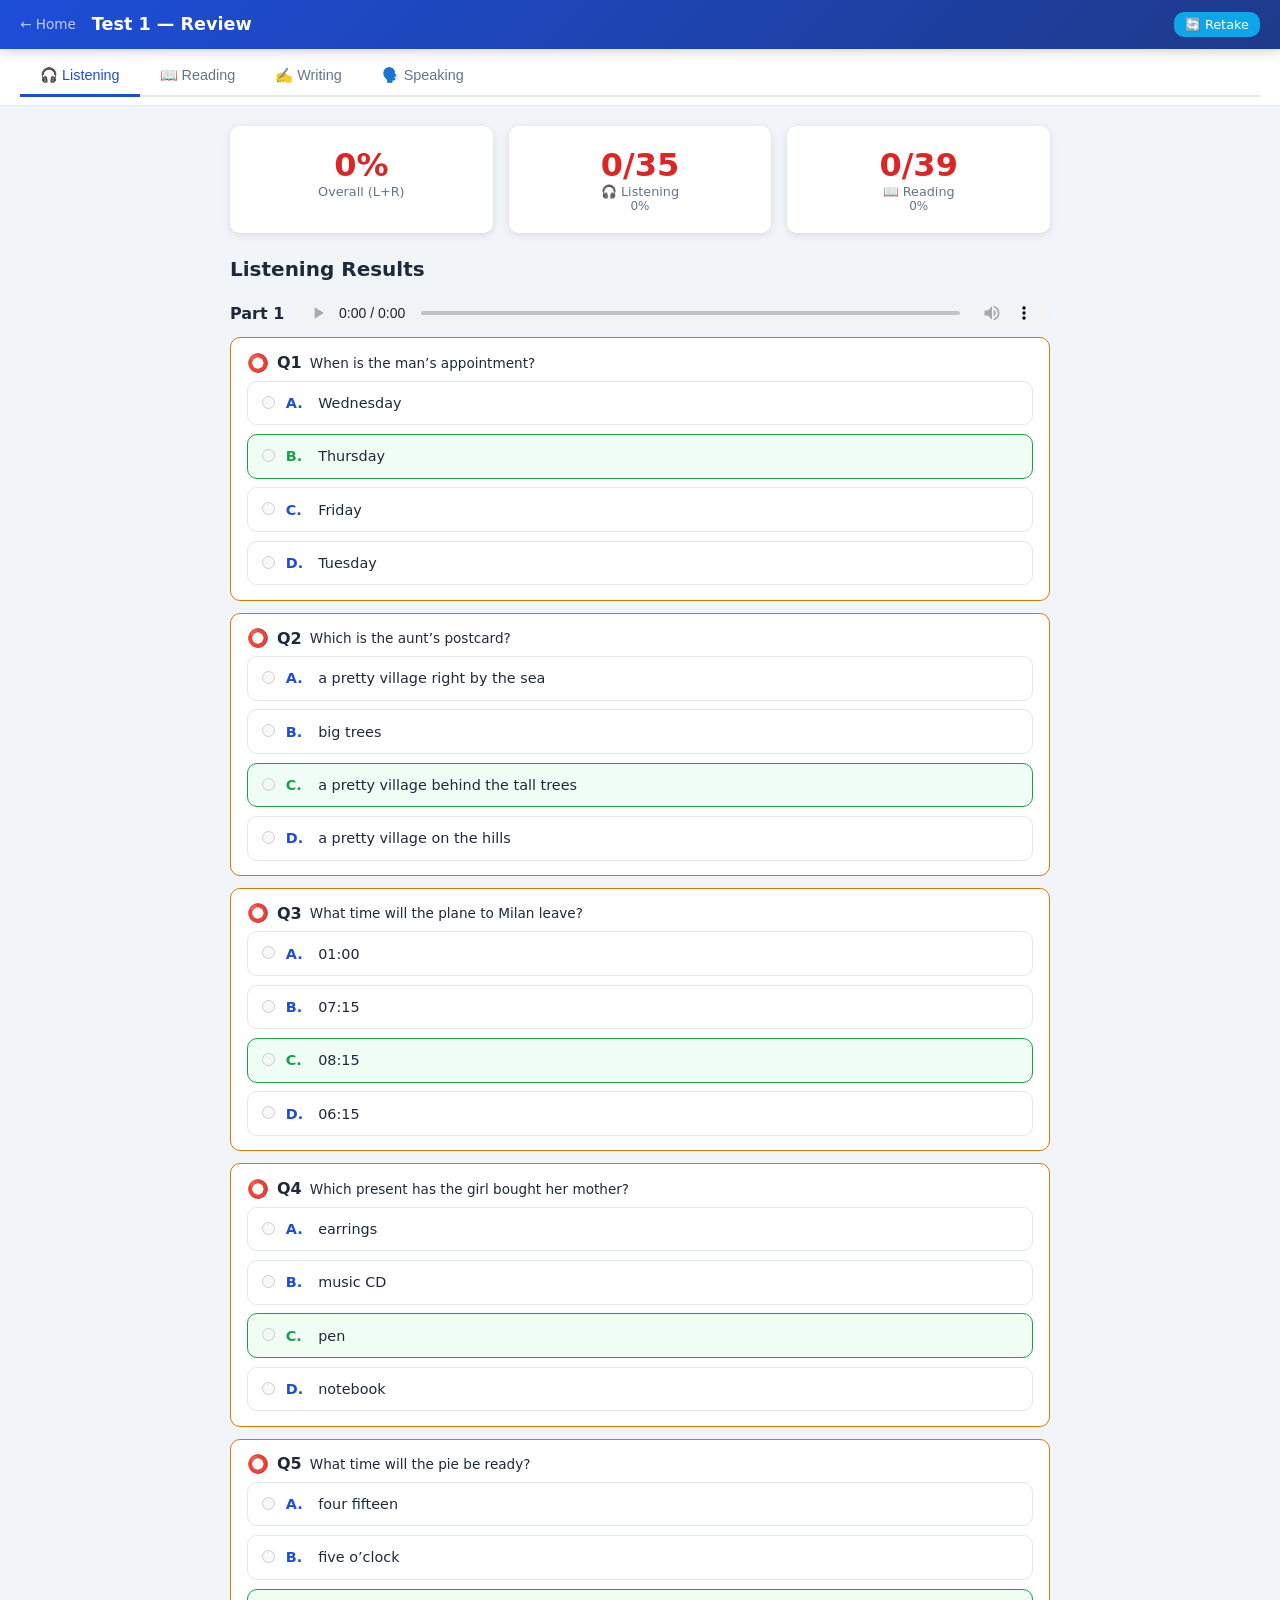
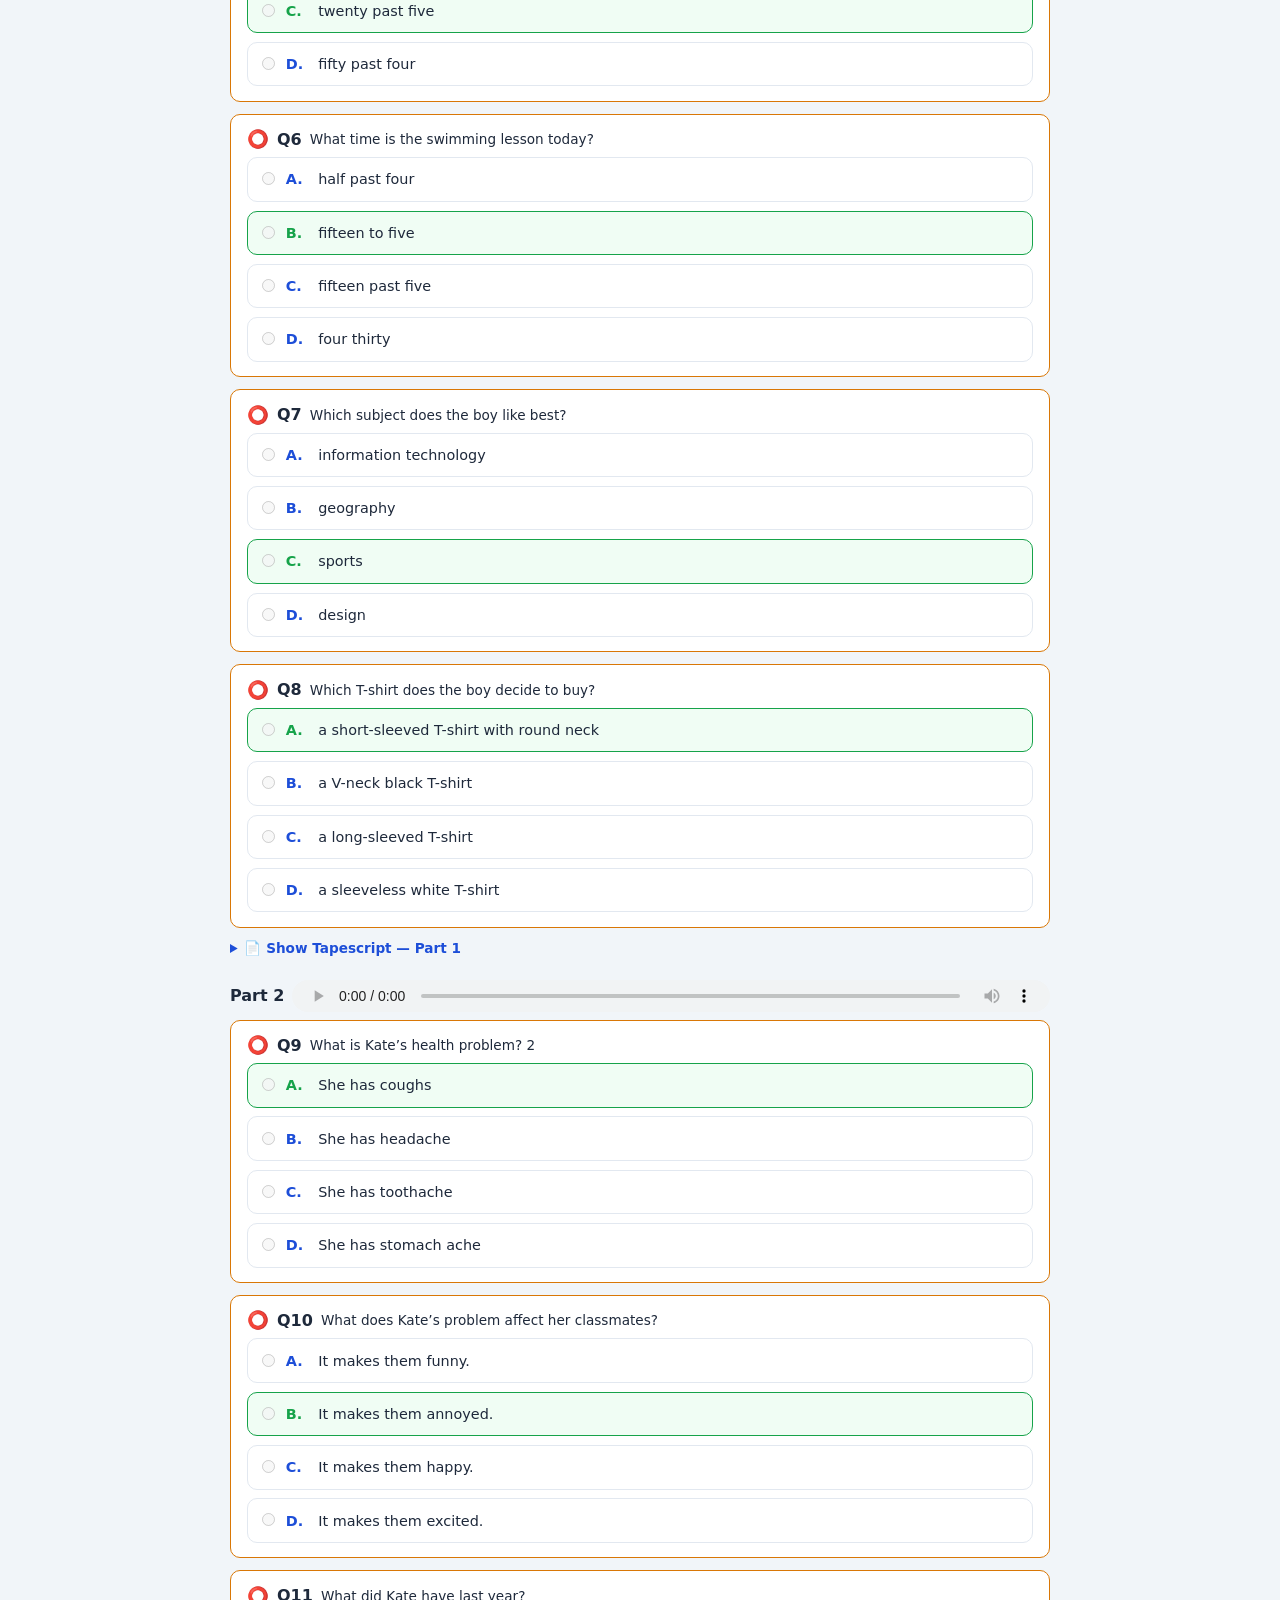
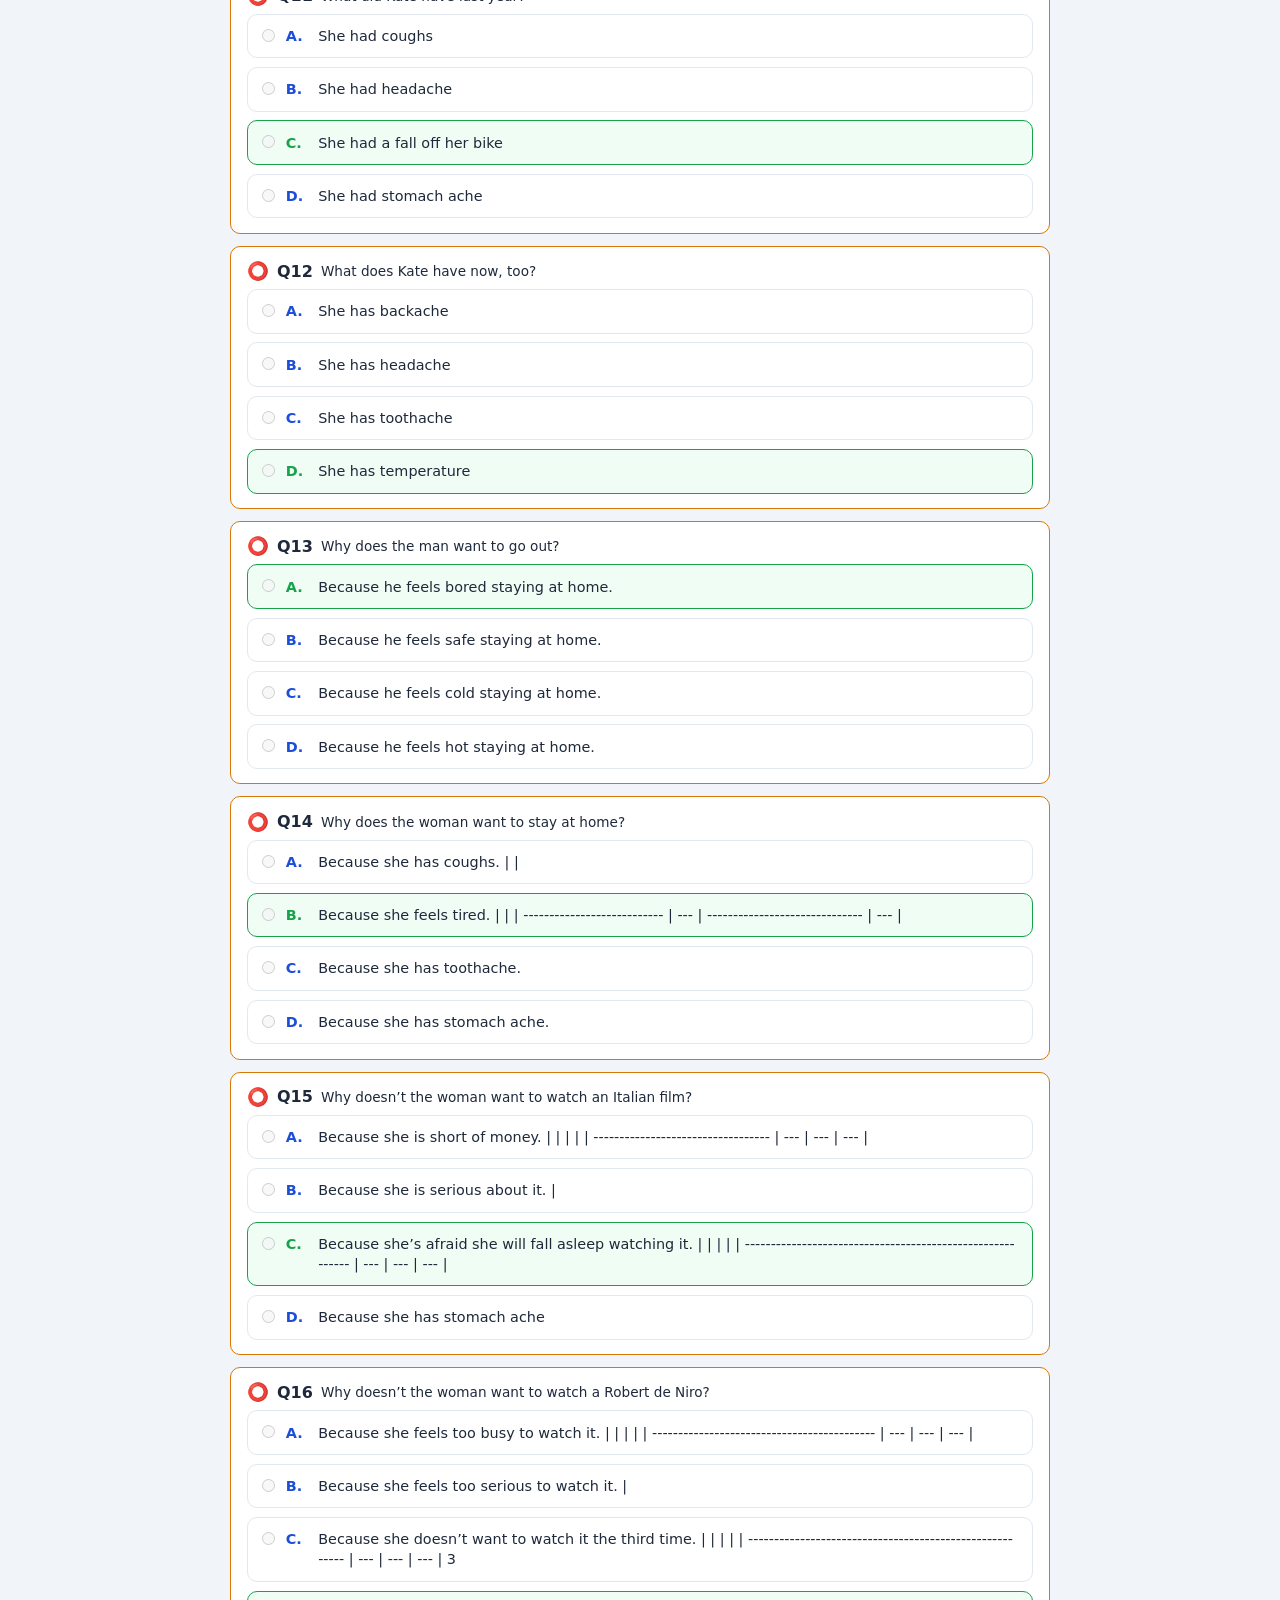
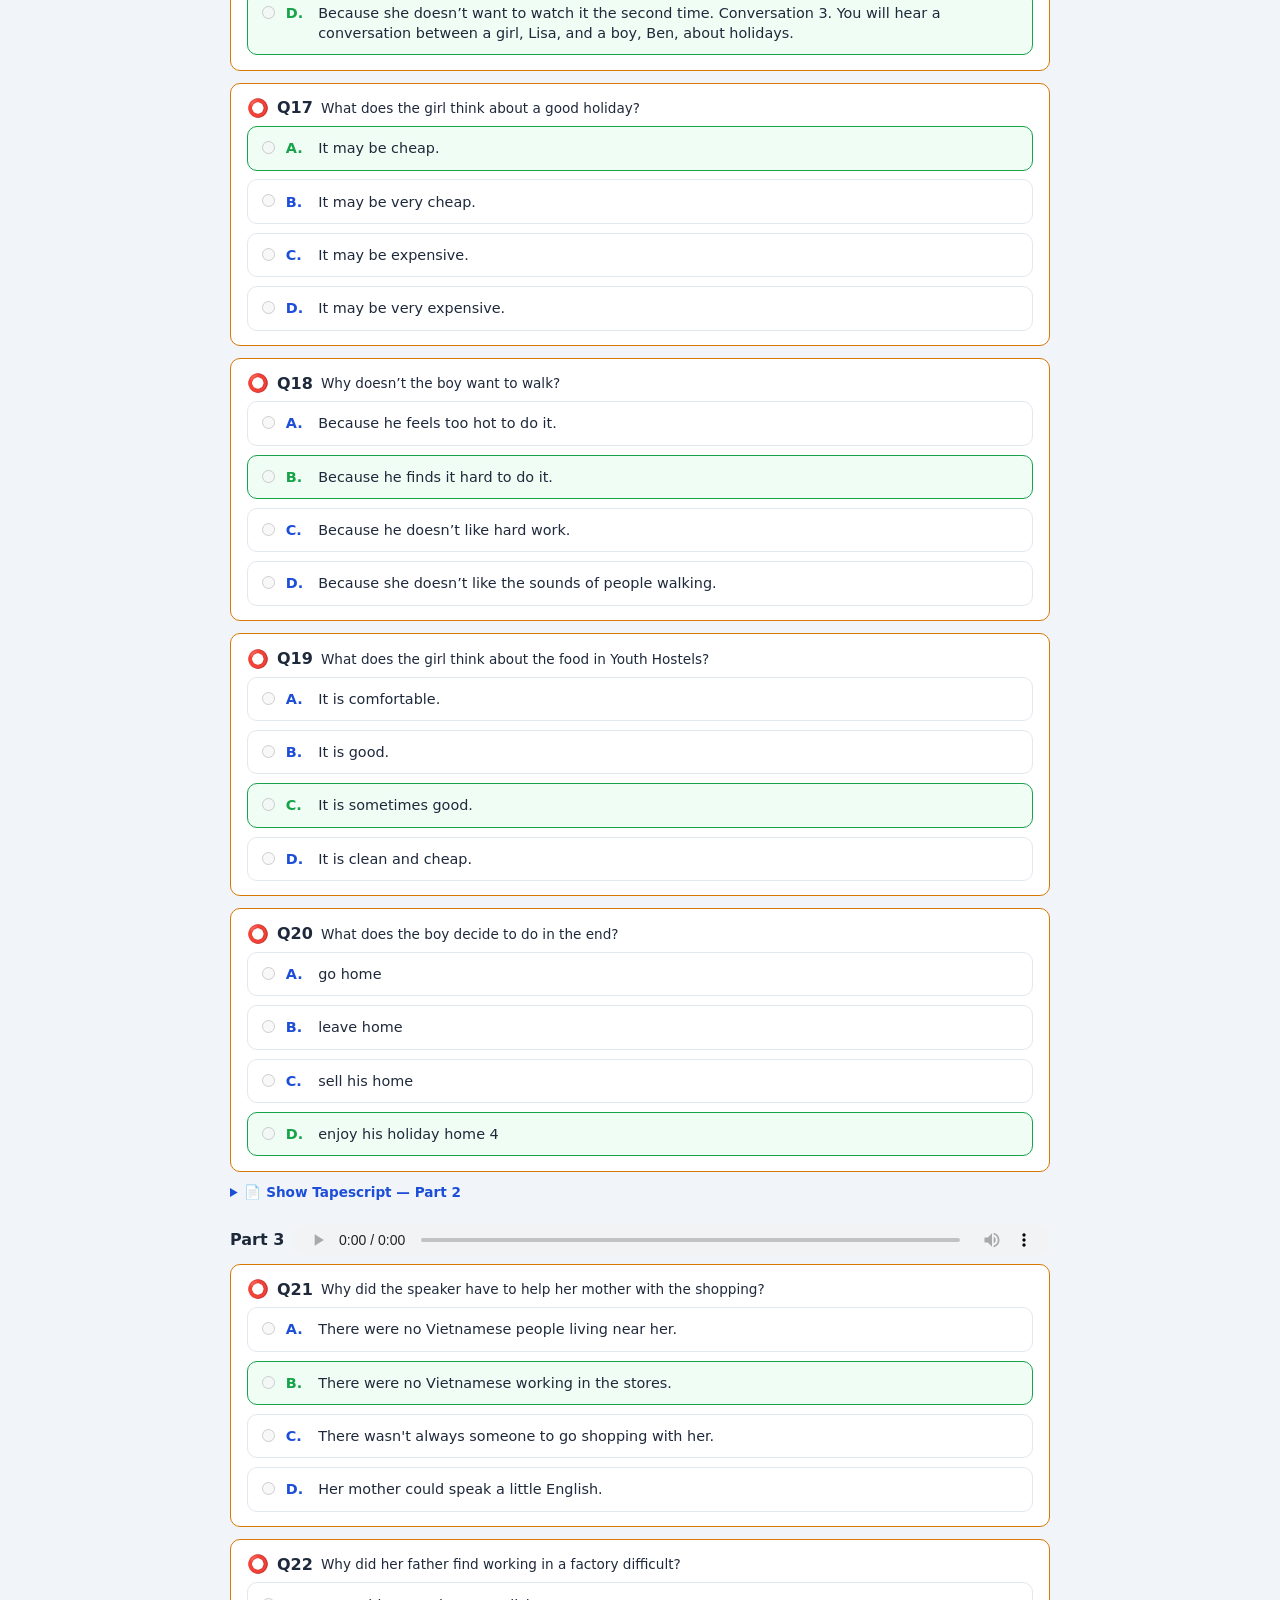
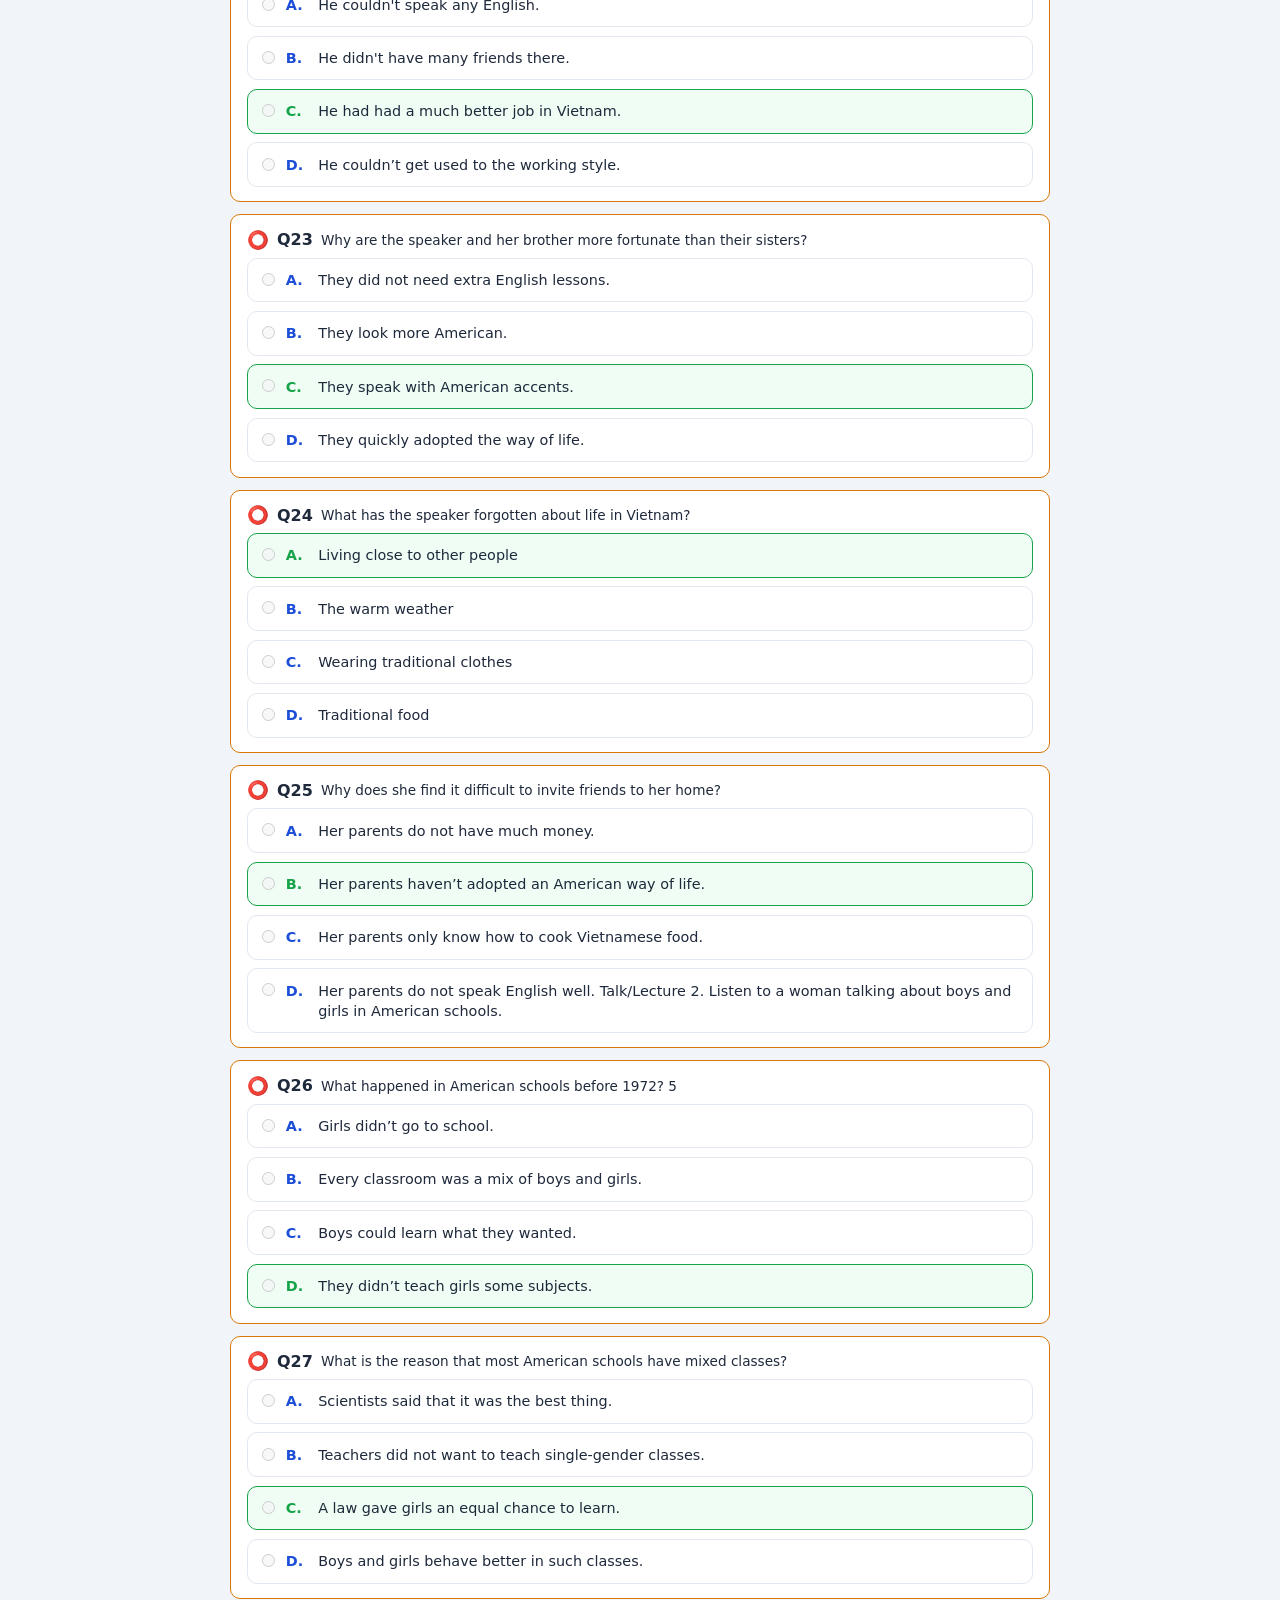
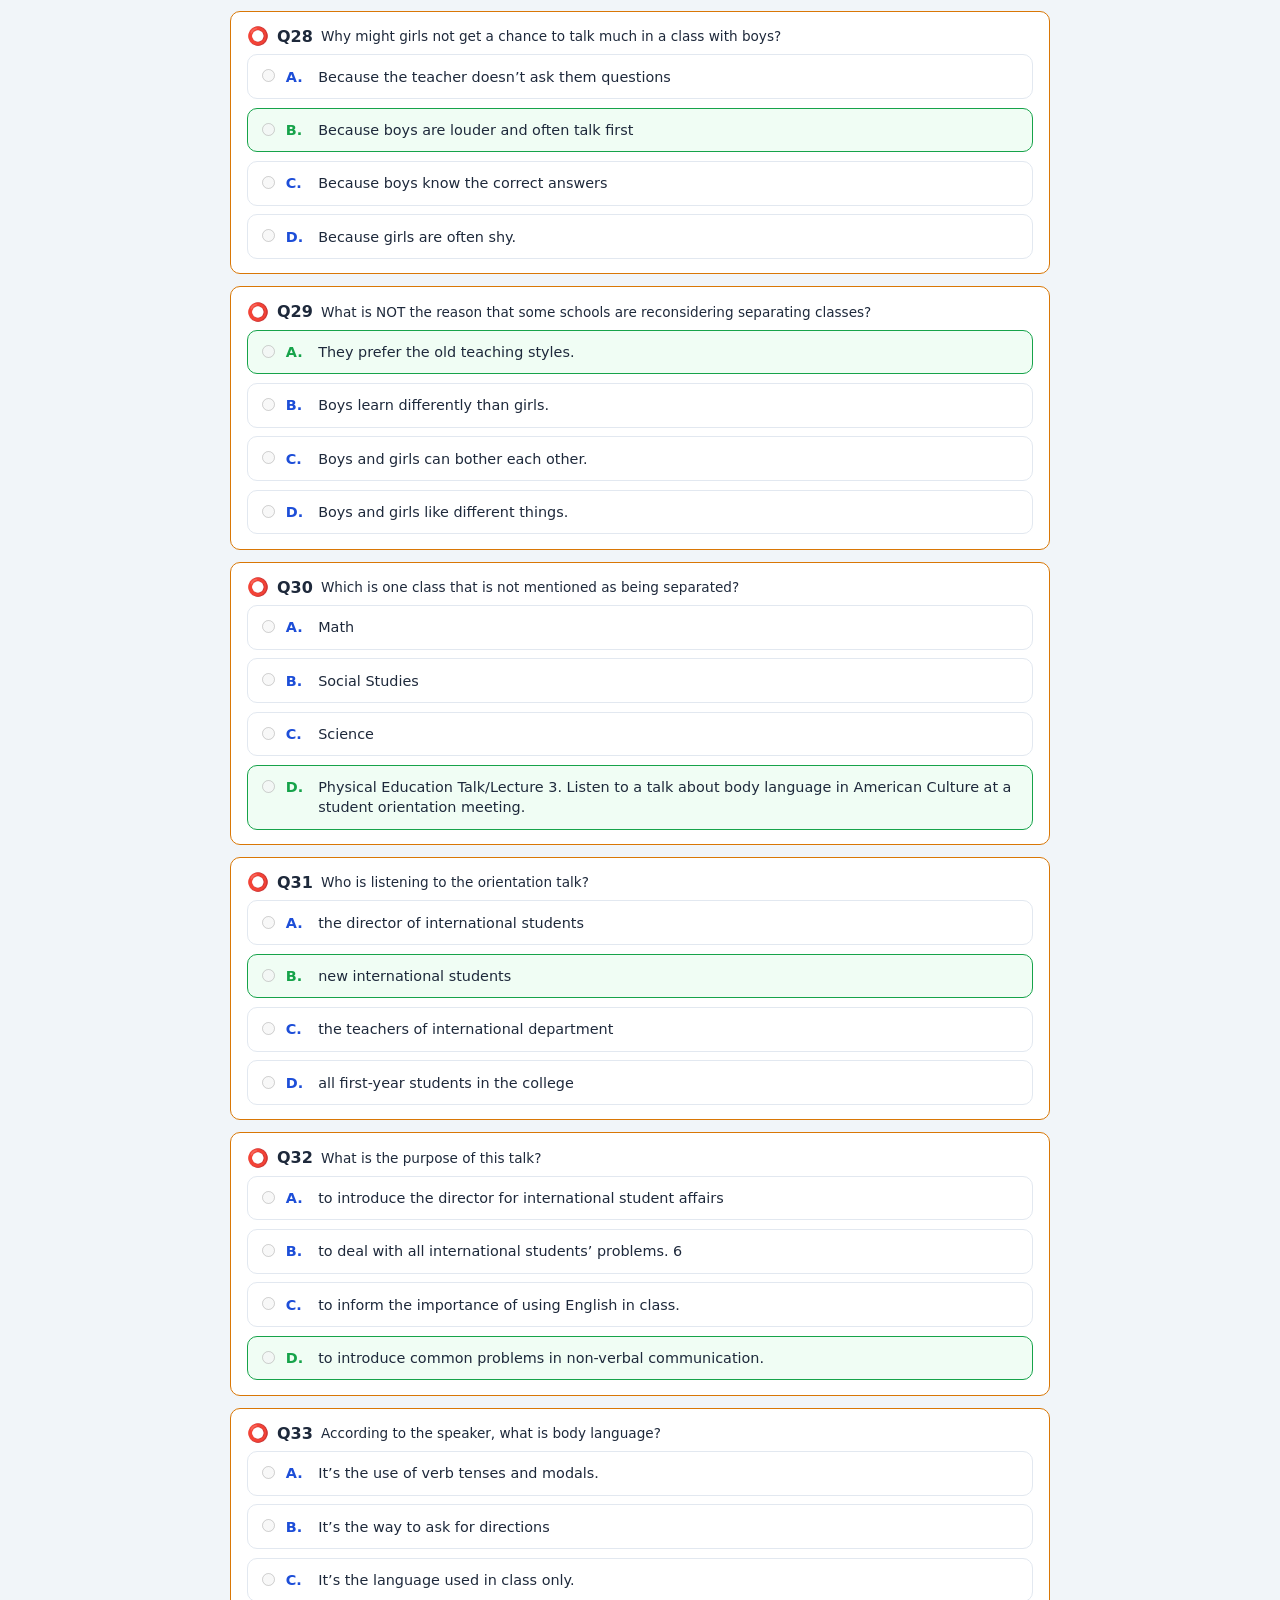
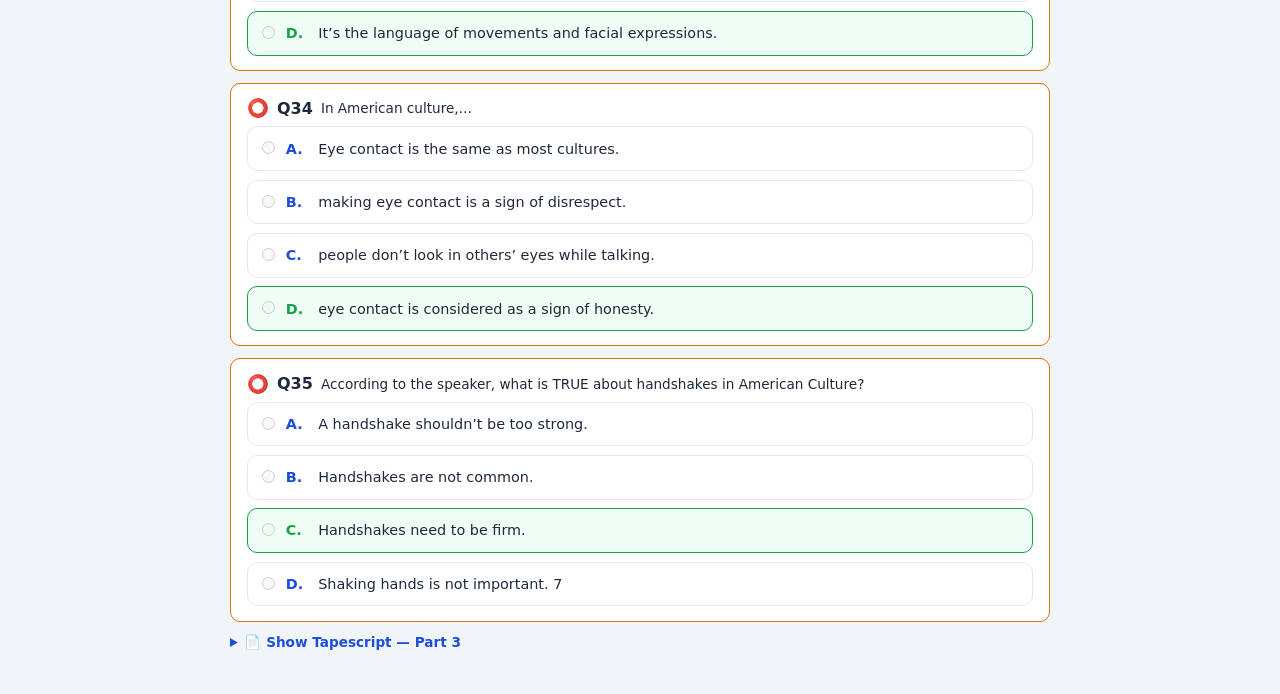
==== app/review.html @ 125d3a66 "Rebuild as VSTEP Study App with full content from all source files - New study sections: Speaking Te" ====
<!DOCTYPE html>
<html lang="en">
<head>
  <meta charset="UTF-8">
  <meta name="viewport" content="width=device-width, initial-scale=1.0">
  <title>VSTEP Review</title>
  <link rel="stylesheet" href="style.css">
  <style>
    .review-wrap { max-width: 860px; margin: 0 auto; padding: 1.25rem; }
    .section-panel { display:none; } .section-panel.active { display:block; }
    .q-review {
      border: 1.5px solid var(--border); border-radius: var(--radius);
      padding: .9rem 1rem; margin-bottom: .75rem; background: var(--card);
    }
    .q-review.correct { border-color: var(--success); }
    .q-review.wrong   { border-color: var(--danger);  }
    .q-review.skipped { border-color: var(--warning);  }
    .q-header { display:flex; align-items:center; gap:.5rem; margin-bottom:.5rem; flex-wrap:wrap; }
    .q-result-icon { font-size:1.1rem; }
    .sample-level-tabs { display:flex; gap:.35rem; margin-bottom:.75rem; flex-wrap:wrap; }
    .level-tab { padding:.3rem .8rem; border-radius:6px; border:1.5px solid var(--border); cursor:pointer; font-size:.82rem; font-weight:600; background:var(--card); }
    .level-tab.active { background:var(--primary); color:#fff; border-color:var(--primary); }
    .level-content { display:none; } .level-content.active { display:block; }
    .ts-panel { background:#f8fafc; border:1px solid var(--border); border-radius:var(--radius); padding:1rem; margin-top:.75rem; font-size:.875rem; line-height:1.7; }
    .speaking-part { background: var(--card); border-radius: var(--radius); padding: 1rem; margin-bottom: 1rem; box-shadow: var(--shadow); }
  </style>
</head>
<body>

<header class="app-header">
  <a href="index.html" style="color:rgba(255,255,255,.7);font-size:.85rem">← Home</a>
  <h1 id="review-title">Test Review</h1>
  <div class="spacer"></div>
  <a id="retake-btn" href="#" class="btn btn-accent btn-sm">🔄 Retake</a>
</header>

<!-- Study Tab nav -->
<div style="background:var(--card); border-bottom:1px solid var(--border); padding:.5rem 1.25rem;">
  <div class="study-tabs" id="review-tabs">
    <button class="study-tab active" data-panel="listening">🎧 Listening</button>
    <button class="study-tab" data-panel="reading">📖 Reading</button>
    <button class="study-tab" data-panel="writing">✍️ Writing</button>
    <button class="study-tab" data-panel="speaking">🗣️ Speaking</button>
  </div>
</div>

<div class="review-wrap">

  <!-- Score summary -->
  <div class="score-grid" id="score-grid"></div>

  <!-- LISTENING -->
  <div id="panel-listening" class="section-panel active">
    <h2 class="mb-2">Listening Results</h2>
    <div id="listen-parts"></div>
  </div>

  <!-- READING -->
  <div id="panel-reading" class="section-panel">
    <h2 class="mb-2">Reading Results</h2>
    <div id="read-passages"></div>
  </div>

  <!-- WRITING -->
  <div id="panel-writing" class="section-panel">
    <h2 class="mb-2">Writing Review</h2>
    <div id="writing-review"></div>
  </div>

  <!-- SPEAKING -->
  <div id="panel-speaking" class="section-panel">
    <h2 class="mb-2">Speaking Model Answers</h2>
    <div id="speaking-review"></div>
  </div>

</div>

<script src="data/tests.js"></script>
<script src="data/answers.js"></script>
<script src="data/tapescripts.js"></script>
<script src="data/writing_samples.js"></script>
<script src="app.js"></script>
<script>
const testNum   = APP.getTestNum();
const test      = TESTS[testNum];
const userAns   = APP.getAnswers(testNum);
const keyAns    = ANSWERS[testNum] || {};
const score     = APP.calcScore(testNum, userAns);

document.getElementById('review-title').textContent = `Test ${testNum} — Review`;
document.getElementById('retake-btn').href = `test.html?test=${testNum}`;

// ── Tabs ──────────────────────────────────────────────────────────────────
document.getElementById('review-tabs').addEventListener('click', e => {
  const tab = e.target.closest('.study-tab');
  if (!tab) return;
  const panel = tab.dataset.panel;
  document.querySelectorAll('.study-tab').forEach(t => t.classList.toggle('active', t === tab));
  document.querySelectorAll('.section-panel').forEach(p =>
    p.classList.toggle('active', p.id === `panel-${panel}`)
  );
});

// ── Score Grid ────────────────────────────────────────────────────────────
function buildScoreGrid() {
  let html = '';
  const sections = { listening: '🎧 Listening', reading: '📖 Reading' };
  for (const [sec, label] of Object.entries(sections)) {
    if (!score[sec]) { html += `<div class="score-card"><div class="score-num text-muted">—</div><div class="score-label">${label}</div></div>`; continue; }
    const { correct, total } = score[sec];
    const cls = APP.scoreClass(correct, total);
    html += `
      <div class="score-card ${cls}">
        <div class="score-num">${correct}/${total}</div>
        <div class="score-label">${label}</div>
        <div style="font-size:.75rem;color:var(--muted)">${Math.round(correct/total*100)}%</div>
      </div>`;
  }
  // Overall approximate
  const totalC = (score.listening?.correct||0) + (score.reading?.correct||0);
  const totalT = (score.listening?.total||0)   + (score.reading?.total||0);
  if (totalT > 0) {
    const cls = APP.scoreClass(totalC, totalT);
    html = `<div class="score-card ${cls}"><div class="score-num">${Math.round(totalC/totalT*100)}%</div><div class="score-label">Overall (L+R)</div></div>` + html;
  }
  document.getElementById('score-grid').innerHTML = html;
}

// ── Listening Review ──────────────────────────────────────────────────────
function buildListeningReview() {
  if (!test.listening) {
    document.getElementById('listen-parts').innerHTML = '<p class="text-muted">No listening section.</p>';
    return;
  }
  let html = '';
  test.listening.parts.forEach(part => {
    const partNum = part.part;
    const ts = TAPESCRIPTS[testNum]?.[`part${partNum}`] || '';
    html += `<div style="margin-bottom:1.5rem">
      <h3 style="margin-bottom:.5rem;display:flex;align-items:center;gap:.5rem">
        Part ${partNum}
        ${test.hasAudio ? `<audio controls style="height:32px;flex:1;min-width:0" src="${APP.audioSrc(testNum, partNum)}"></audio>` : ''}
      </h3>`;

    part.questions.forEach(q => {
      const userA   = userAns.listening?.[q.id];
      const correctA = String(keyAns.listening?.[q.id] || '');
      const status  = !userA ? 'skipped' : userA === correctA ? 'correct' : 'wrong';
      const icon    = status === 'correct' ? '✅' : status === 'wrong' ? '❌' : '⭕';
      html += `
        <div class="q-review ${status}">
          <div class="q-header">
            <span class="q-result-icon">${icon}</span>
            <strong>Q${q.id}</strong>
            <span style="font-size:.85rem;flex:1">${q.text}</span>
          </div>
          <div class="options">${APP.renderOptions(q, userA, true, correctA)}</div>
        </div>`;
    });

    if (ts) {
      html += `<details style="margin-top:.5rem">
        <summary style="cursor:pointer;font-size:.85rem;color:var(--primary);font-weight:600">📄 Show Tapescript — Part ${partNum}</summary>
        <div class="ts-panel">${ts.replace(/\*\*(.+?)\*\*/g,'<strong>$1</strong>').replace(/\n/g,'<br>')}</div>
      </details>`;
    }
    html += '</div>';
  });
  document.getElementById('listen-parts').innerHTML = html;
}

// ── Reading Review ────────────────────────────────────────────────────────
function buildReadingReview() {
  if (!test.reading) {
    document.getElementById('read-passages').innerHTML = '<p class="text-muted">No reading section.</p>';
    return;
  }
  let html = '';
  test.reading.passages.forEach(passage => {
    html += `<details open style="margin-bottom:1rem">
      <summary style="cursor:pointer;font-weight:600;padding:.5rem 0">Passage ${passage.id} — Questions</summary>
      <div class="ts-panel mb-2" style="max-height:250px;overflow-y:auto">${passage.text.replace(/\n/g,'<br>')}</div>`;

    passage.questions.forEach(q => {
      const userA    = userAns.reading?.[q.id];
      const correctA = String(keyAns.reading?.[q.id] || '');
      const status   = !userA ? 'skipped' : userA === correctA ? 'correct' : 'wrong';
      const icon     = status === 'correct' ? '✅' : status === 'wrong' ? '❌' : '⭕';
      html += `
        <div class="q-review ${status}">
          <div class="q-header">
            <span class="q-result-icon">${icon}</span>
            <strong>Q${q.id}</strong>
            <span style="font-size:.85rem;flex:1">${q.text}</span>
          </div>
          <div class="options">${APP.renderOptions(q, userA, true, correctA)}</div>
        </div>`;
    });
    html += '</details>';
  });
  document.getElementById('read-passages').innerHTML = html;
}

// ── Writing Review ────────────────────────────────────────────────────────
function buildWritingReview() {
  const w = test.writing;
  const samples = WRITING_SAMPLES[testNum] || {};
  let html = '';

  if (!w) { document.getElementById('writing-review').innerHTML = '<p class="text-muted">No writing section.</p>'; return; }

  for (const [key, task] of Object.entries(w)) {
    const taskNum  = key.replace('task', '');
    const userText = userAns.writing?.[key] || '';
    const taskSamples = samples[key] || {};
    const bullets  = task.bullets?.map(b => `<li>${b}</li>`).join('') || '';

    html += `<div style="margin-bottom:2rem">
      <h3 style="margin-bottom:.75rem">Task ${taskNum}</h3>
      <div class="task-prompt">
        <p style="font-size:.9rem;line-height:1.65">${task.prompt}</p>
        ${bullets ? `<ul>${bullets}</ul>` : ''}
      </div>

      ${userText ? `
      <div style="margin:1rem 0">
        <h3 style="margin-bottom:.4rem">📝 Your Answer <span style="font-weight:400;font-size:.8rem;color:var(--muted)">(${APP.countWords(userText)} words)</span></h3>
        <div class="sample-essay">${userText.replace(/\n/g,'<br>')}</div>
      </div>` : '<p class="text-muted mt-1 mb-1">No answer submitted.</p>'}

      ${Object.keys(taskSamples).length ? `
      <h3 style="margin-bottom:.5rem">📚 Sample Answers</h3>
      <div class="sample-level-tabs">
        ${Object.keys(taskSamples).map((lv,i) =>
          `<button class="level-tab ${i===0?'active':''}" onclick="showLevel(this,'lv-${key}','lv-${key}-${lv}')">${lv}</button>`
        ).join('')}
      </div>
      ${Object.entries(taskSamples).map(([lv, text], i) =>
        `<div id="lv-${key}-${lv}" class="level-content ${i===0?'active':''}">
          <div class="sample-essay">${text}</div>
        </div>`
      ).join('')}` : ''}
    </div>`;
  }

  document.getElementById('writing-review').innerHTML = html;
}

function showLevel(btn, groupPrefix, activeId) {
  const parent = btn.closest('[style]') || btn.parentElement.parentElement;
  parent.querySelectorAll('.level-tab').forEach(t => t.classList.toggle('active', t === btn));
  parent.querySelectorAll('.level-content').forEach(c =>
    c.classList.toggle('active', c.id === activeId)
  );
}

// ── Speaking Review ───────────────────────────────────────────────────────
function buildSpeakingReview() {
  const sp = test.speaking;
  if (!sp) { document.getElementById('speaking-review').innerHTML = '<p class="text-muted">No speaking section.</p>'; return; }

  const partNames = { part1: 'Social Interaction', part2: 'Solution Discussion', part3: 'Topic' };
  let html = '';

  for (const [key, part] of Object.entries(sp)) {
    const qs = part.questions?.map(q => `<li>${q}</li>`).join('') || '';
    html += `
      <div class="speaking-part">
        <h3>Part ${key.replace('part','')}: ${partNames[key] || part.title}</h3>
        <p style="color:var(--muted);font-size:.85rem;margin:.3rem 0">Topic: <strong>${part.topic}</strong></p>
        ${qs ? `<ol style="margin:.75rem 0 0 1.2rem;line-height:1.8;font-size:.9rem">${qs}</ol>` : ''}
      </div>`;
  }
  document.getElementById('speaking-review').innerHTML = html;
}

// ── Init ──────────────────────────────────────────────────────────────────
buildScoreGrid();
buildListeningReview();
buildReadingReview();
buildWritingReview();
buildSpeakingReview();
</script>
</body>
</html>
---- app/style.css ----
/* ── VSTEP Study App — style.css ─────────────────────────────────────── */

:root {
  --primary:   #1d4ed8;
  --primary-h: #1e40af;
  --accent:    #0ea5e9;
  --success:   #16a34a;
  --danger:    #dc2626;
  --warning:   #d97706;
  --bg:        #f1f5f9;
  --card:      #ffffff;
  --border:    #e2e8f0;
  --text:      #1e293b;
  --muted:     #64748b;
  --radius:    10px;
  --shadow:    0 2px 8px rgba(0,0,0,.10);
}

* { box-sizing: border-box; margin: 0; padding: 0; }
body { font-family: 'Segoe UI', system-ui, sans-serif; background: var(--bg); color: var(--text); }
a { color: var(--primary); text-decoration: none; }
a:hover { text-decoration: underline; }

/* ── Typography ── */
h1 { font-size: 1.6rem; font-weight: 700; }
h2 { font-size: 1.25rem; font-weight: 600; }
h3 { font-size: 1rem; font-weight: 600; }

/* ── Buttons ── */
.btn {
  display: inline-flex; align-items: center; gap: .4em;
  padding: .45rem 1rem; border-radius: var(--radius);
  border: none; cursor: pointer; font-size: .875rem; font-weight: 500;
  transition: opacity .15s, box-shadow .15s;
}
.btn:hover { opacity: .88; }
.btn-primary  { background: var(--primary);  color: #fff; }
.btn-accent   { background: var(--accent);   color: #fff; }
.btn-success  { background: var(--success);  color: #fff; }
.btn-outline  { background: transparent; border: 1.5px solid var(--border); color: var(--text); }
.btn-outline:hover { background: var(--border); opacity: 1; }
.btn-sm { padding: .3rem .7rem; font-size: .8rem; }
.btn-lg { padding: .65rem 1.4rem; font-size: 1rem; }
.btn-block { width: 100%; justify-content: center; }

/* ── Cards ── */
.card {
  background: var(--card); border-radius: var(--radius);
  box-shadow: var(--shadow); padding: 1.25rem;
}
.card-title { font-size: 1rem; font-weight: 600; margin-bottom: .5rem; }

/* ── Badges ── */
.badge {
  display: inline-block; padding: .15rem .5rem;
  border-radius: 99px; font-size: .75rem; font-weight: 600;
}
.badge-primary { background: #dbeafe; color: var(--primary); }
.badge-success { background: #dcfce7; color: var(--success); }
.badge-danger  { background: #fee2e2; color: var(--danger); }
.badge-muted   { background: #f1f5f9; color: var(--muted); }

/* ── App Header ── */
.app-header {
  background: linear-gradient(135deg, var(--primary) 0%, #1e3a8a 100%);
  color: #fff; padding: .75rem 1.25rem;
  display: flex; align-items: center; gap: 1rem; flex-wrap: wrap;
  position: sticky; top: 0; z-index: 100; box-shadow: 0 2px 12px rgba(0,0,0,.2);
}
.app-header h1 { font-size: 1.1rem; white-space: nowrap; }
.app-header .spacer { flex: 1; }

/* ── Section Tabs ── */
.section-tabs { display: flex; gap: .25rem; }
.section-tabs .tab {
  padding: .35rem .85rem; border-radius: 6px; border: none;
  background: rgba(255,255,255,.15); color: rgba(255,255,255,.85);
  cursor: pointer; font-size: .82rem; font-weight: 500; transition: background .15s;
}
.section-tabs .tab:hover   { background: rgba(255,255,255,.25); }
.section-tabs .tab.active  { background: #fff; color: var(--primary); }

/* ── Timer ── */
.timer {
  font-size: 1rem; font-weight: 700; letter-spacing: .05em;
  background: rgba(0,0,0,.25); padding: .3rem .8rem;
  border-radius: 6px; white-space: nowrap;
}
.timer.warning { background: #fbbf24; color: #1e293b; }
.timer.danger  { background: #ef4444; animation: pulse 1s infinite; }

@keyframes pulse { 0%,100%{opacity:1} 50%{opacity:.7} }

/* ── Section Layout (used only in test.html via override) ── */
.section { display: none; }

/* ── Q Navigator ── */
.q-nav {
  display: flex; flex-wrap: wrap; gap: .35rem;
  padding: .75rem 1rem; background: var(--card);
  border-bottom: 1px solid var(--border);
}
.q-btn {
  width: 32px; height: 32px; border-radius: 6px; border: 1.5px solid var(--border);
  background: var(--card); font-size: .78rem; font-weight: 600;
  cursor: pointer; transition: all .12s;
}
.q-btn:hover   { border-color: var(--primary); color: var(--primary); }
.q-btn.active  { background: var(--primary); color: #fff; border-color: var(--primary); }
.q-btn.answered{ background: #dbeafe; border-color: var(--accent); color: var(--primary); }
.q-btn.correct { background: #dcfce7; border-color: var(--success); color: var(--success); }
.q-btn.wrong   { background: #fee2e2; border-color: var(--danger);  color: var(--danger); }

/* Part tabs (inside listening) */
.part-tabs { display: flex; gap: .5rem; padding: .75rem 1rem; border-bottom: 1px solid var(--border); }
.part-tab {
  padding: .3rem .9rem; border-radius: 6px; border: 1.5px solid var(--border);
  background: var(--card); cursor: pointer; font-size: .82rem; font-weight: 500;
}
.part-tab.active { background: var(--primary); color: #fff; border-color: var(--primary); }

/* ── Audio Player Bar ── */
.audio-bar {
  display: flex; align-items: center; gap: .75rem; flex-wrap: wrap;
  padding: .75rem 1rem; background: #1e293b; color: #fff;
}
.audio-bar audio { flex: 1; min-width: 200px; height: 36px; }
.audio-bar .btn  { white-space: nowrap; }

/* ── Transcript Panel ── */
.transcript-panel {
  background: #f8fafc; border: 1px solid var(--border);
  border-radius: var(--radius); margin: .75rem 1rem;
  padding: 1rem; max-height: 280px; overflow-y: auto;
  font-size: .875rem; line-height: 1.65; display: none;
}
.transcript-panel.open { display: block; }
.transcript-panel strong { color: var(--primary); }

/* ── Question Area ── */
.question-area {
  padding: 1.25rem 1rem; max-width: 800px;
}
.q-label { font-size: .78rem; color: var(--muted); margin-bottom: .4rem; }
.q-text  { font-size: 1rem; line-height: 1.6; margin-bottom: 1rem; font-weight: 500; }

.options { display: flex; flex-direction: column; gap: .55rem; }
.option-label {
  display: flex; align-items: flex-start; gap: .65rem;
  padding: .7rem .9rem; border-radius: var(--radius);
  border: 1.5px solid var(--border); cursor: pointer;
  background: var(--card); transition: all .12s; font-size: .9rem; line-height: 1.4;
}
.option-label:hover         { border-color: var(--primary); background: #eff6ff; }
.option-label input         { margin-top: .18rem; flex-shrink: 0; accent-color: var(--primary); }
.option-label.selected      { border-color: var(--primary); background: #dbeafe; }
.option-label.correct       { border-color: var(--success); background: #dcfce7; }
.option-label.wrong         { border-color: var(--danger);  background: #fee2e2; }
.option-label.correct-ans   { border-color: var(--success); background: #f0fdf4; }
.opt-key { font-weight: 700; min-width: 22px; color: var(--primary); }
.option-label.correct .opt-key, .option-label.correct-ans .opt-key { color: var(--success); }
.option-label.wrong .opt-key  { color: var(--danger); }

/* ── Reading Split ── */
.reading-split {
  display: flex; flex: 1; min-height: 0; overflow: hidden;
}
.passage-panel {
  flex: 1; padding: 1.25rem; overflow-y: auto;
  border-right: 1px solid var(--border); background: var(--card);
  font-size: .9rem; line-height: 1.75;
}
.passage-panel h3 { margin-bottom: .75rem; color: var(--primary); }
.reading-right {
  width: 380px; display: flex; flex-direction: column; overflow: hidden;
}
.reading-q-scroll { flex: 1; overflow-y: auto; padding: 1rem; }

@media (max-width: 720px) {
  .reading-split  { flex-direction: column; }
  .passage-panel  { max-height: 40vh; border-right: none; border-bottom: 1px solid var(--border); }
  .reading-right  { width: 100%; flex: 1; }
}

/* ── Writing Section ── */
.writing-section { padding: 1.25rem; max-width: 820px; }
.task-prompt {
  background: #f0f9ff; border-left: 4px solid var(--accent);
  border-radius: 0 var(--radius) var(--radius) 0;
  padding: 1rem 1.1rem; margin-bottom: 1rem;
}
.task-prompt h3 { color: var(--primary); margin-bottom: .5rem; }
.task-prompt ul  { margin: .4rem 0 0 1.2rem; }
.task-prompt li  { line-height: 1.65; margin-bottom: .2rem; font-size: .9rem; }
.word-count      { font-size: .8rem; color: var(--muted); text-align: right; margin-top: .35rem; }
textarea {
  width: 100%; min-height: 220px; border: 1.5px solid var(--border);
  border-radius: var(--radius); padding: .8rem 1rem;
  font-size: .9rem; font-family: inherit; resize: vertical; line-height: 1.65;
}
textarea:focus { outline: none; border-color: var(--primary); }

/* ── Speaking Section ── */
.speaking-section { padding: 1.25rem; max-width: 700px; }
.speaking-card {
  background: linear-gradient(135deg, #f0f9ff, #e0f2fe);
  border: 1.5px solid #bae6fd; border-radius: 12px; padding: 1.5rem;
  margin-bottom: 1rem;
}
.speaking-card h3 { color: var(--primary); margin-bottom: .5rem; }
.speaking-card ol { margin-left: 1.2rem; line-height: 1.8; }
.model-answer {
  background: #f0fdf4; border: 1.5px solid #bbf7d0;
  border-radius: var(--radius); padding: 1rem 1.1rem;
  margin-top: 1rem; display: none;
}
.model-answer.open { display: block; }

/* ── Footer nav ── */
.footer-nav {
  position: sticky; bottom: 0; background: var(--card);
  border-top: 1px solid var(--border); padding: .7rem 1rem;
  display: flex; align-items: center; gap: .5rem; z-index: 50;
}
.footer-nav .spacer { flex: 1; }

/* ── Review Page ── */
.score-grid {
  display: grid; grid-template-columns: repeat(auto-fit, minmax(150px,1fr)); gap: 1rem;
  margin-bottom: 1.5rem;
}
.score-card {
  background: var(--card); border-radius: var(--radius); box-shadow: var(--shadow);
  padding: 1.25rem; text-align: center;
}
.score-card .score-num { font-size: 2rem; font-weight: 800; }
.score-card .score-label { font-size: .8rem; color: var(--muted); }
.score-card.good  .score-num { color: var(--success); }
.score-card.ok    .score-num { color: var(--warning); }
.score-card.bad   .score-num { color: var(--danger); }

.review-question { border-bottom: 1px solid var(--border); padding: .9rem 0; }
.review-question:last-child { border-bottom: none; }
.review-row { display: flex; gap: .5rem; align-items: flex-start; flex-wrap: wrap; }
.review-q-num {
  width: 28px; height: 28px; border-radius: 6px; font-size: .78rem; font-weight: 700;
  display: flex; align-items: center; justify-content: center; flex-shrink: 0;
}
.review-answer-row { display: flex; gap: .5rem; align-items: center; flex-wrap: wrap; margin-top: .3rem; }

/* ── Index / Home ── */
.home-hero {
  background: linear-gradient(135deg, var(--primary) 0%, #1e3a8a 100%);
  color: #fff; padding: 3rem 1.5rem; text-align: center;
}
.home-hero h1 { font-size: 2rem; margin-bottom: .5rem; }
.home-hero p  { font-size: 1.05rem; opacity: .85; }

.test-grid {
  display: grid; grid-template-columns: repeat(auto-fill, minmax(200px, 1fr));
  gap: 1rem; padding: 1.5rem;
}
.test-card {
  background: var(--card); border-radius: var(--radius);
  box-shadow: var(--shadow); padding: 1.25rem; cursor: pointer;
  transition: transform .15s, box-shadow .15s;
  border: 2px solid transparent;
}
.test-card:hover { transform: translateY(-3px); box-shadow: 0 6px 20px rgba(0,0,0,.12); }
.test-card.completed { border-color: var(--success); }
.test-card .test-num { font-size: 2rem; font-weight: 800; color: var(--primary); }
.test-card .test-meta { font-size: .8rem; color: var(--muted); margin-top: .3rem; }

/* ── Study Page ── */
.study-tabs { display: flex; gap: 0; border-bottom: 2px solid var(--border); }
.study-tab {
  padding: .65rem 1.25rem; border: none; background: transparent;
  color: var(--muted); cursor: pointer; font-size: .9rem; font-weight: 500;
  border-bottom: 3px solid transparent; margin-bottom: -2px; transition: all .15s;
}
.study-tab:hover  { color: var(--primary); }
.study-tab.active { color: var(--primary); border-bottom-color: var(--primary); }

.study-content { padding: 1.25rem; }
.section-panel { display: none; }
.section-panel.active { display: block; }
.sample-essay {
  background: var(--card); border-radius: var(--radius); padding: 1rem;
  margin-bottom: .75rem; box-shadow: var(--shadow); line-height: 1.75; font-size: .9rem;
}

/* ── Utilities ── */
.hidden   { display: none !important; }
.text-success { color: var(--success); }
.text-danger  { color: var(--danger); }
.text-muted   { color: var(--muted); }
.text-primary { color: var(--primary); }
.mt-1 { margin-top: .5rem; } .mt-2 { margin-top: 1rem; } .mt-3 { margin-top: 1.5rem; }
.mb-1 { margin-bottom: .5rem; } .mb-2 { margin-bottom: 1rem; }
.flex { display: flex; } .items-center { align-items: center; }
.gap-1 { gap: .5rem; } .gap-2 { gap: 1rem; }
.p-1 { padding: .5rem; } .px-2 { padding-left: 1rem; padding-right: 1rem; }
.container { max-width: 1100px; margin: 0 auto; }
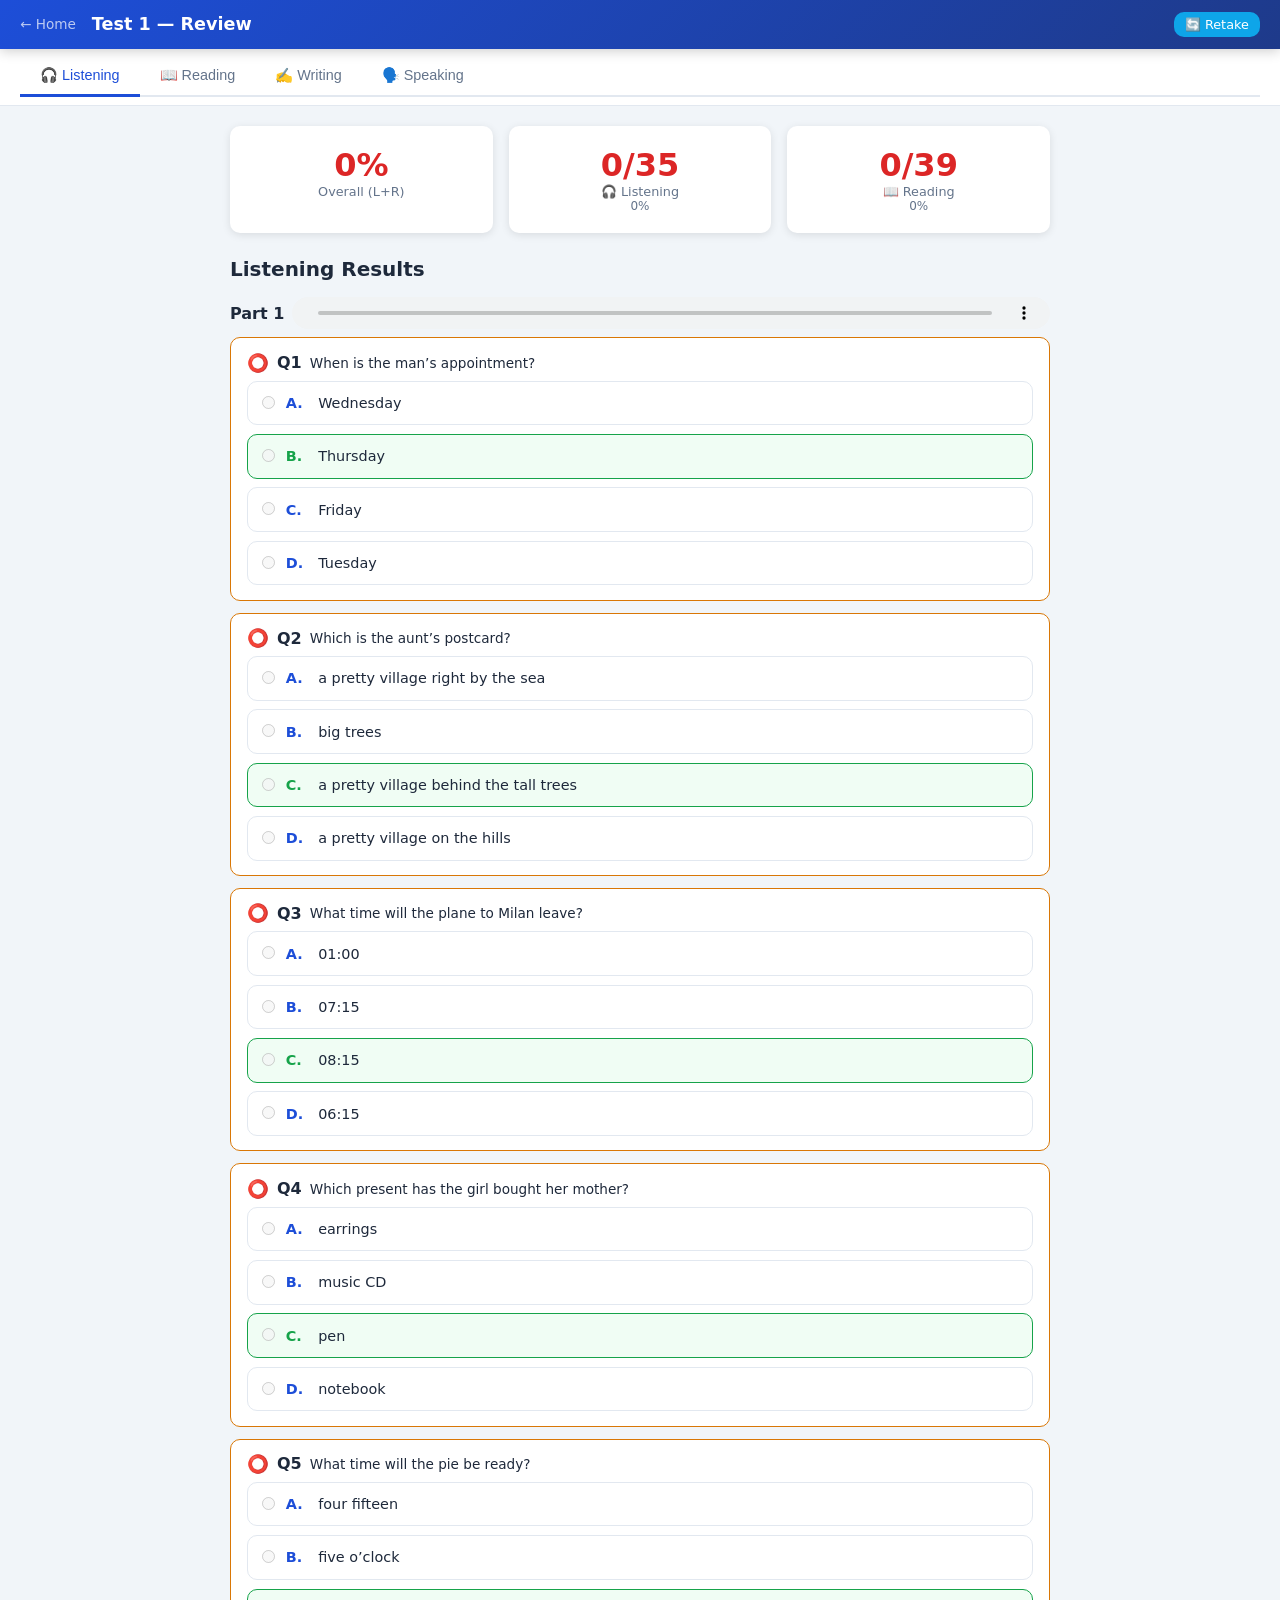
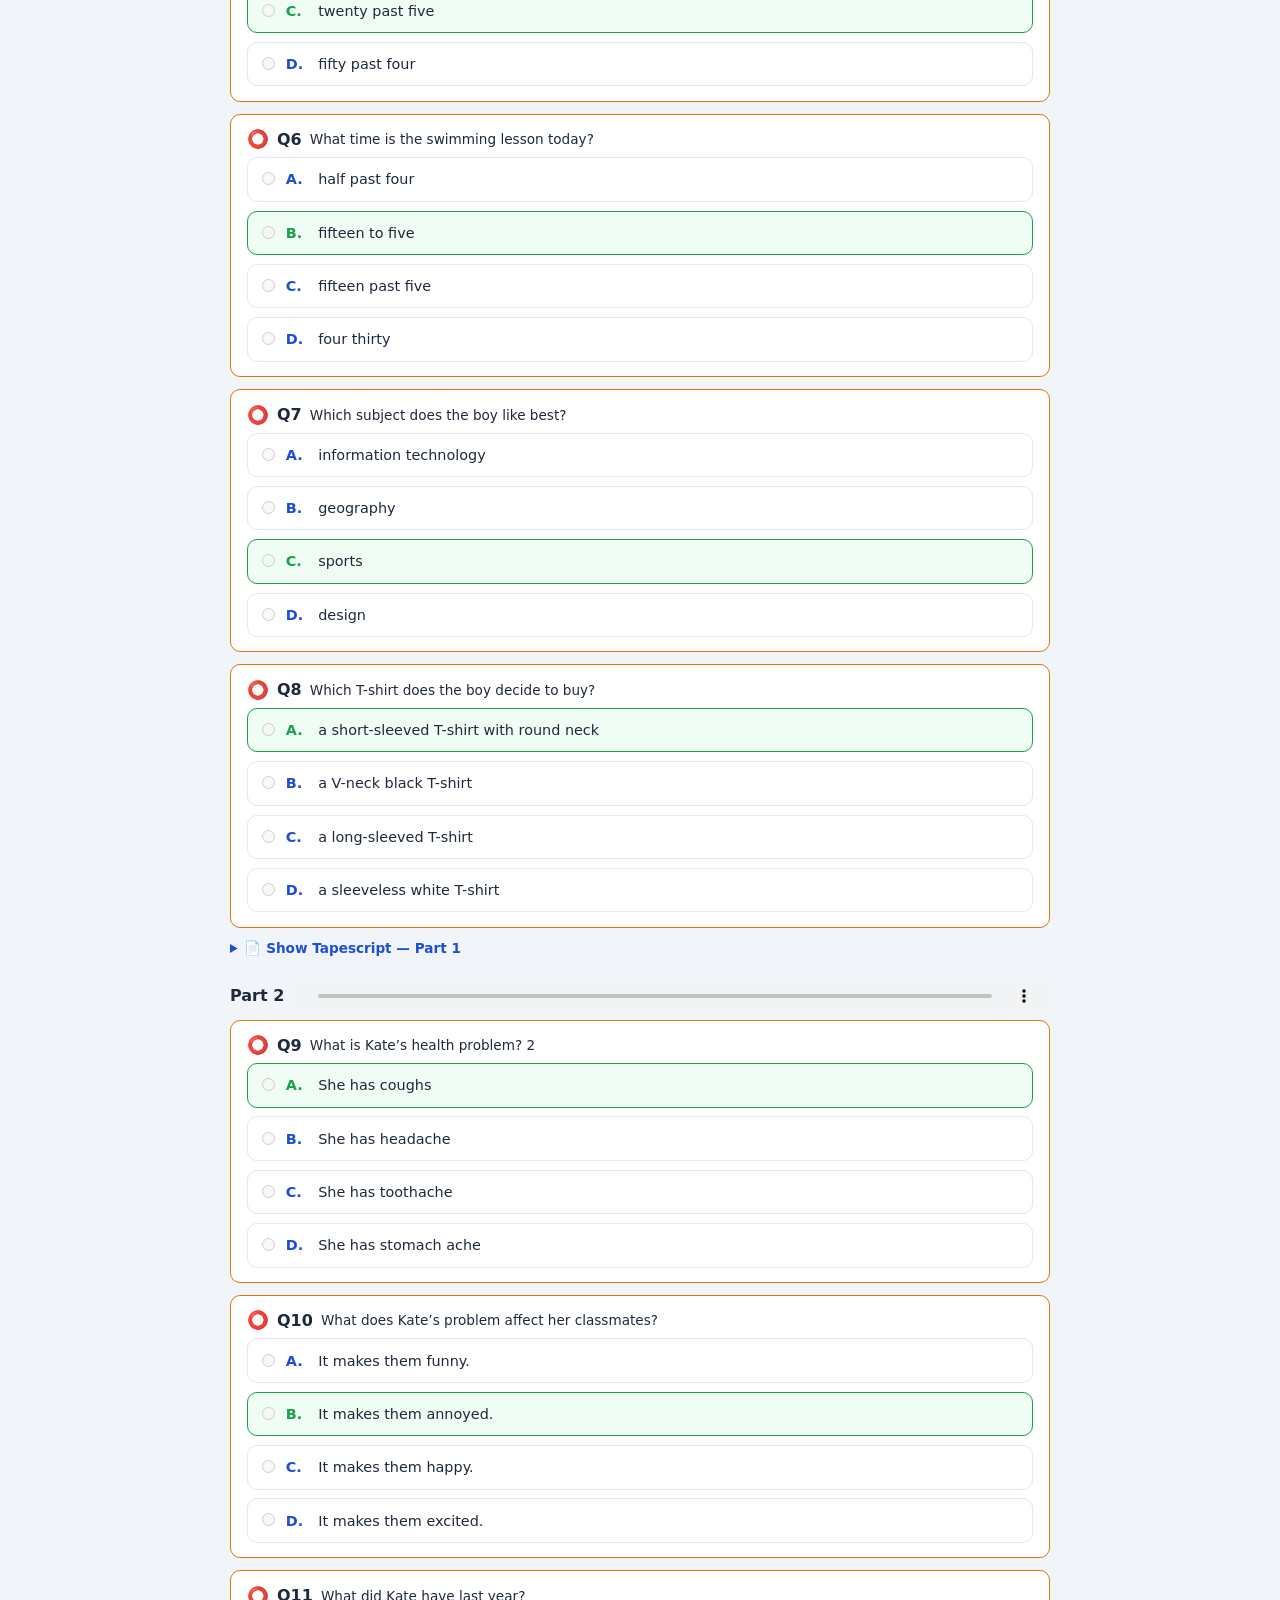
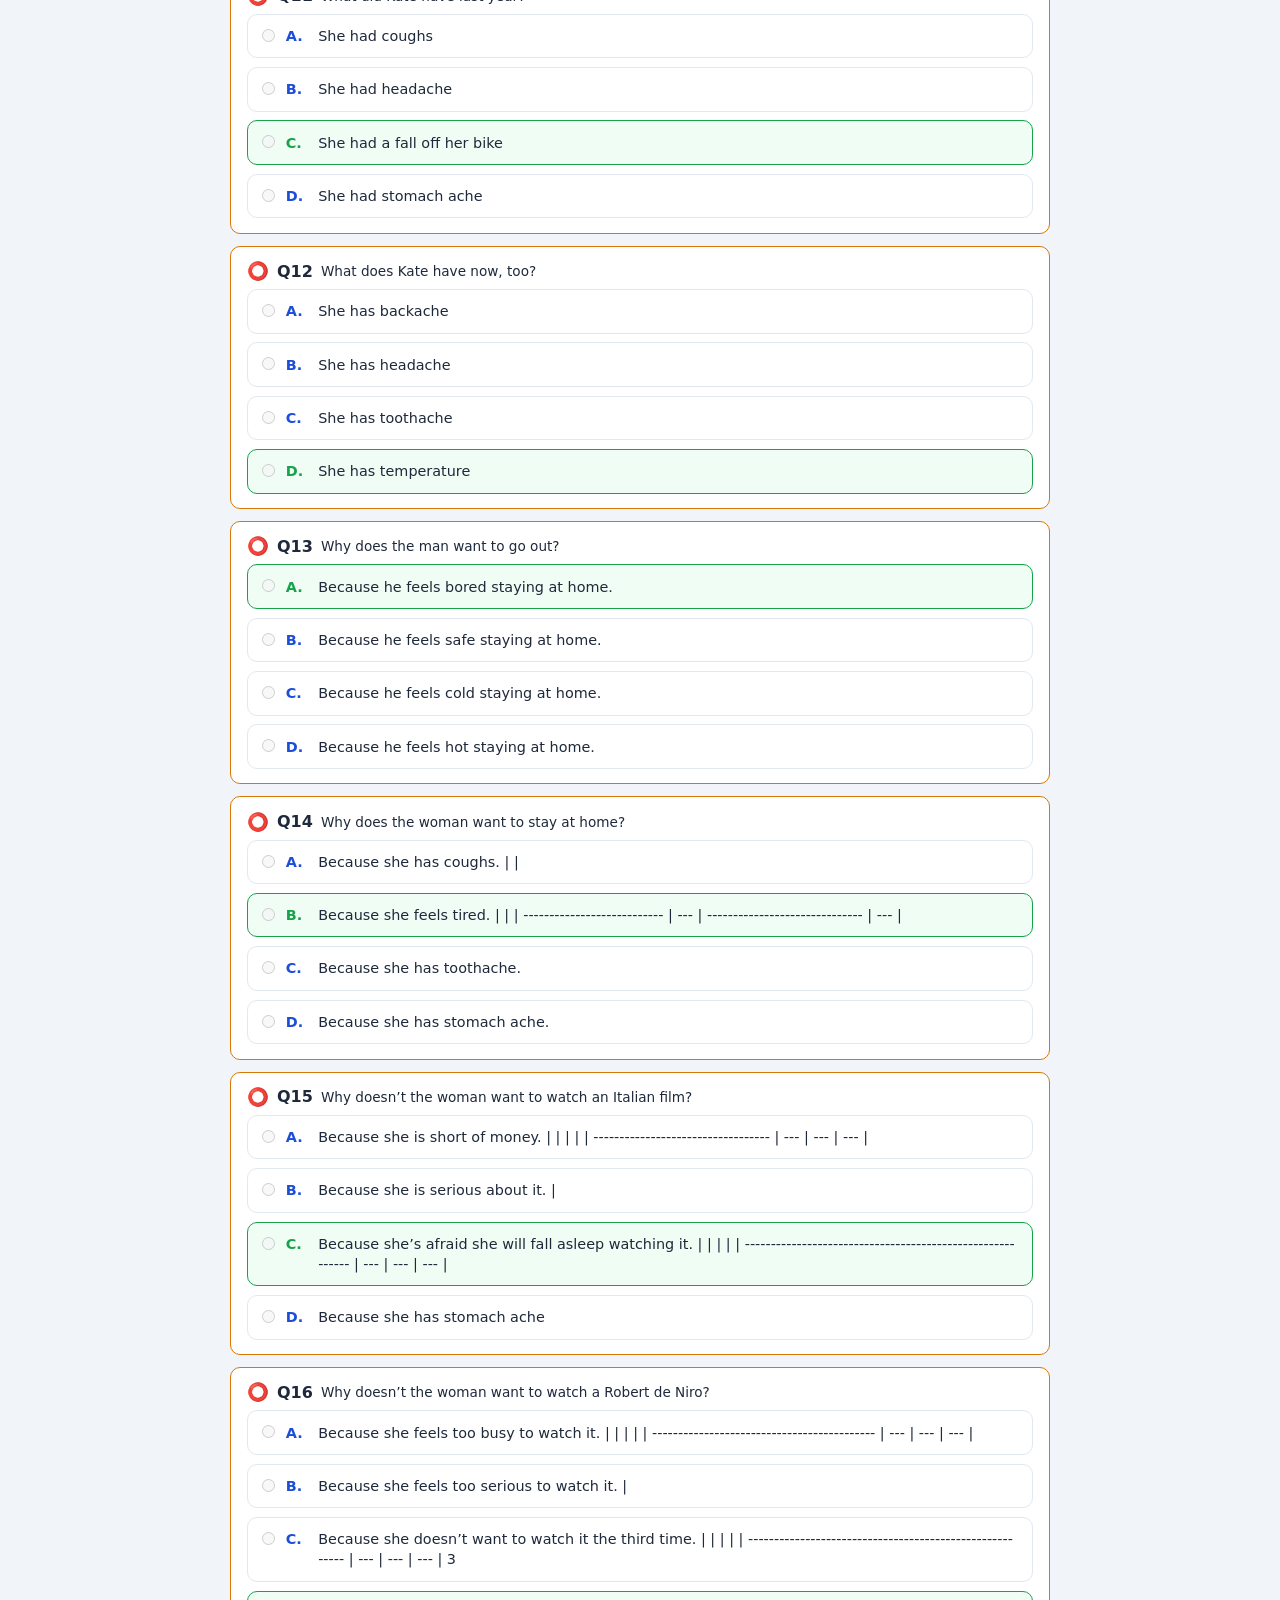
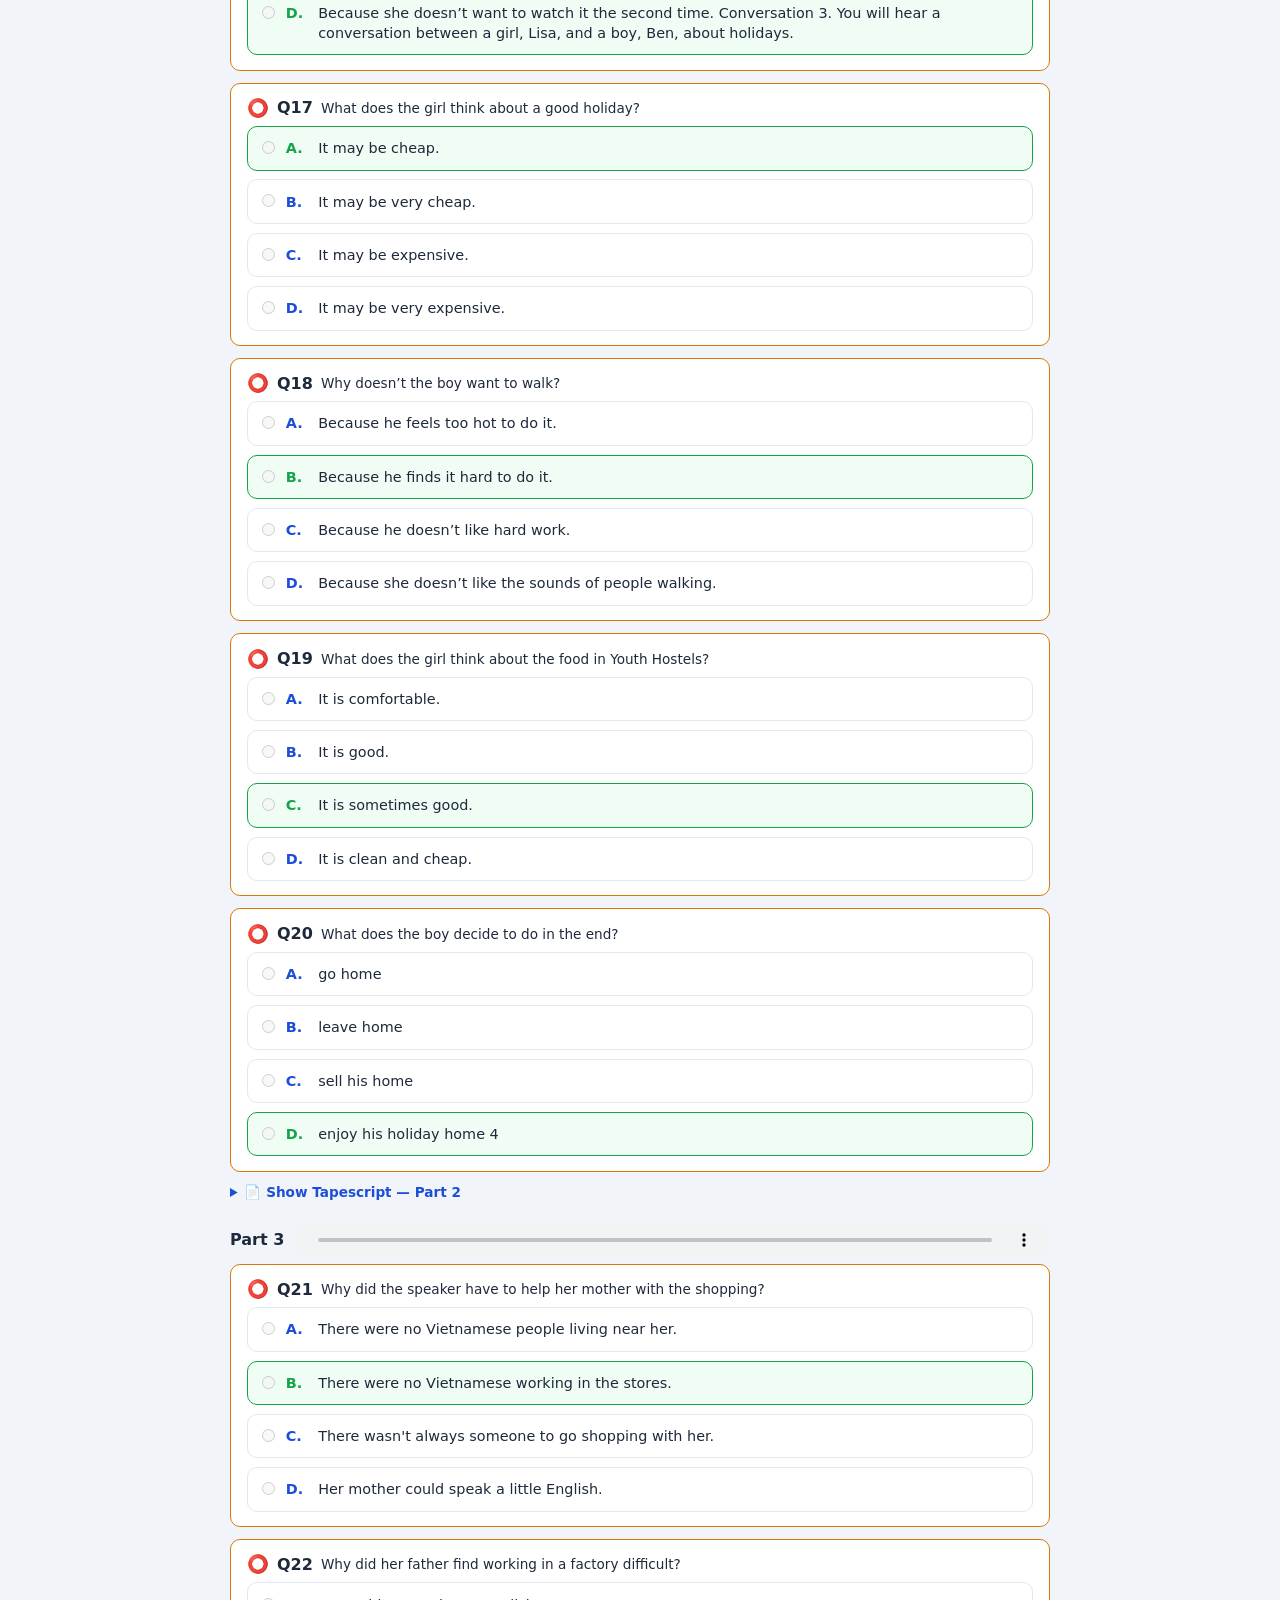
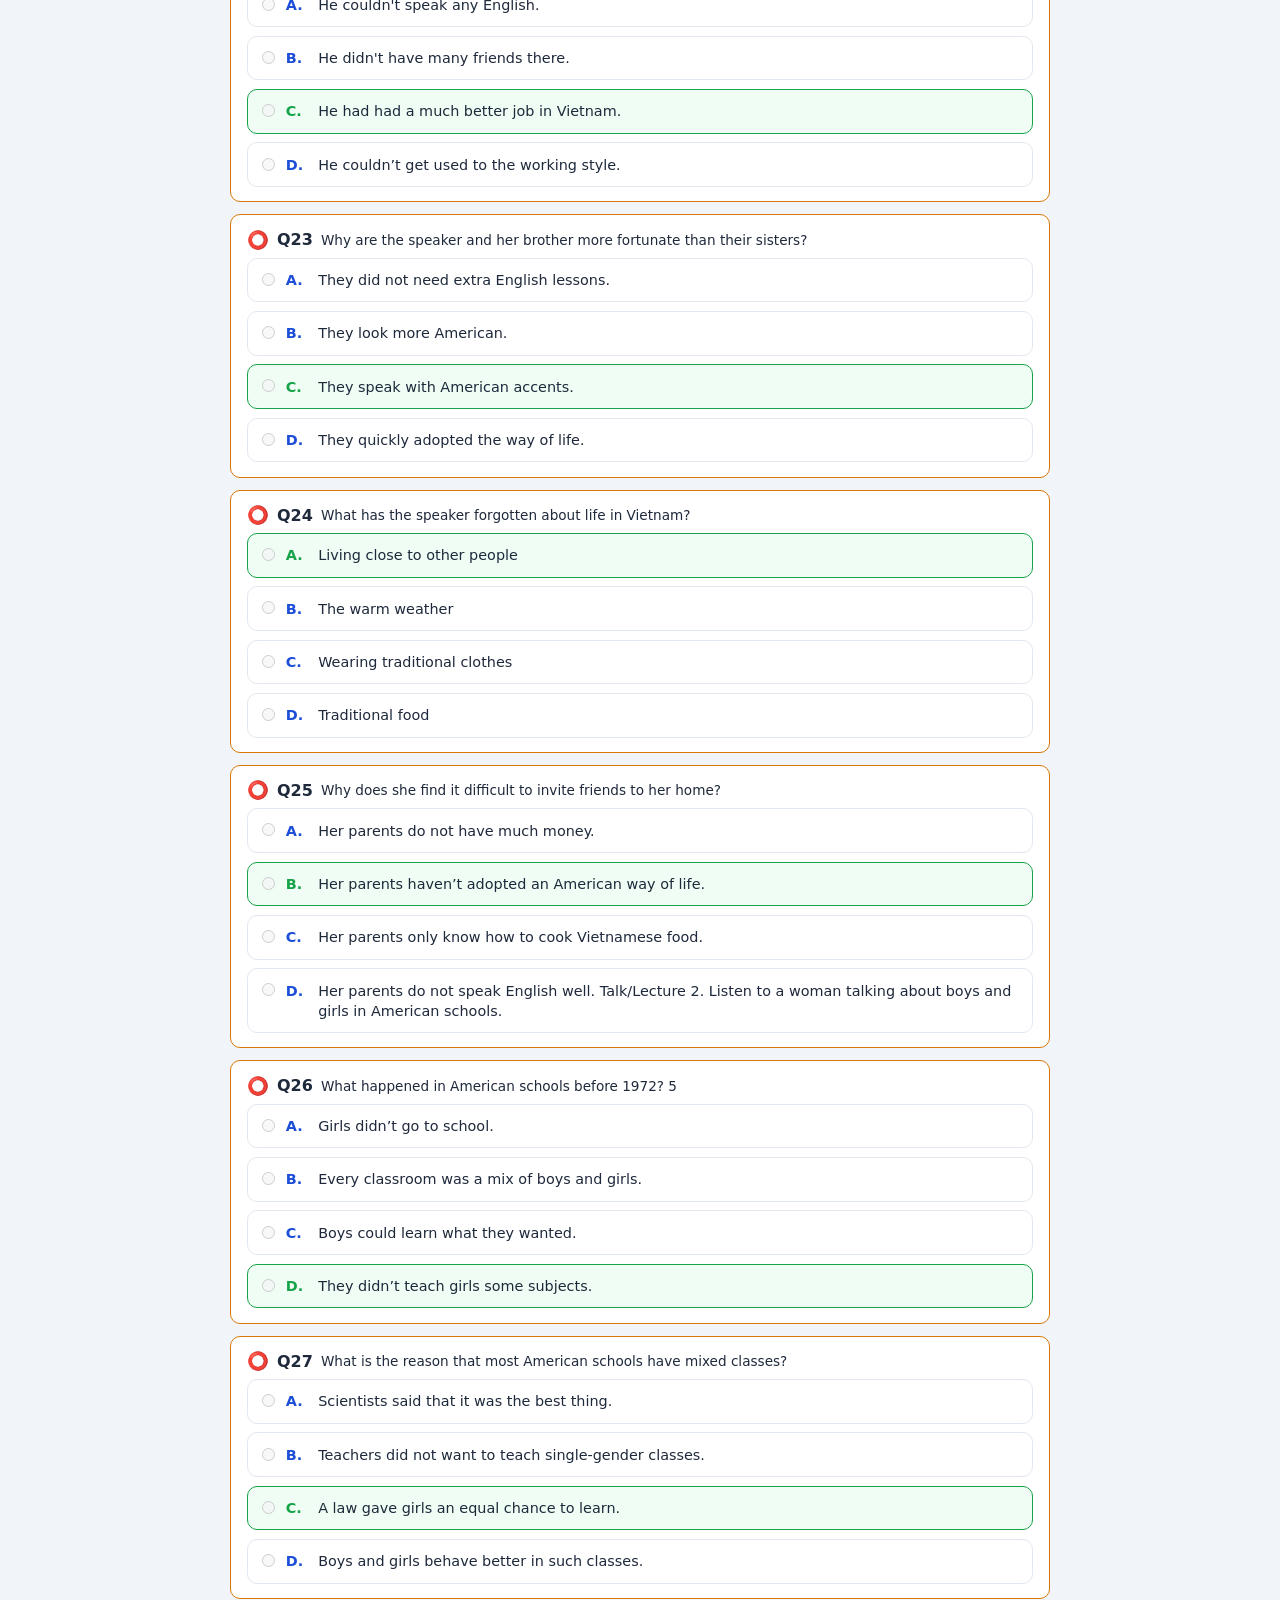
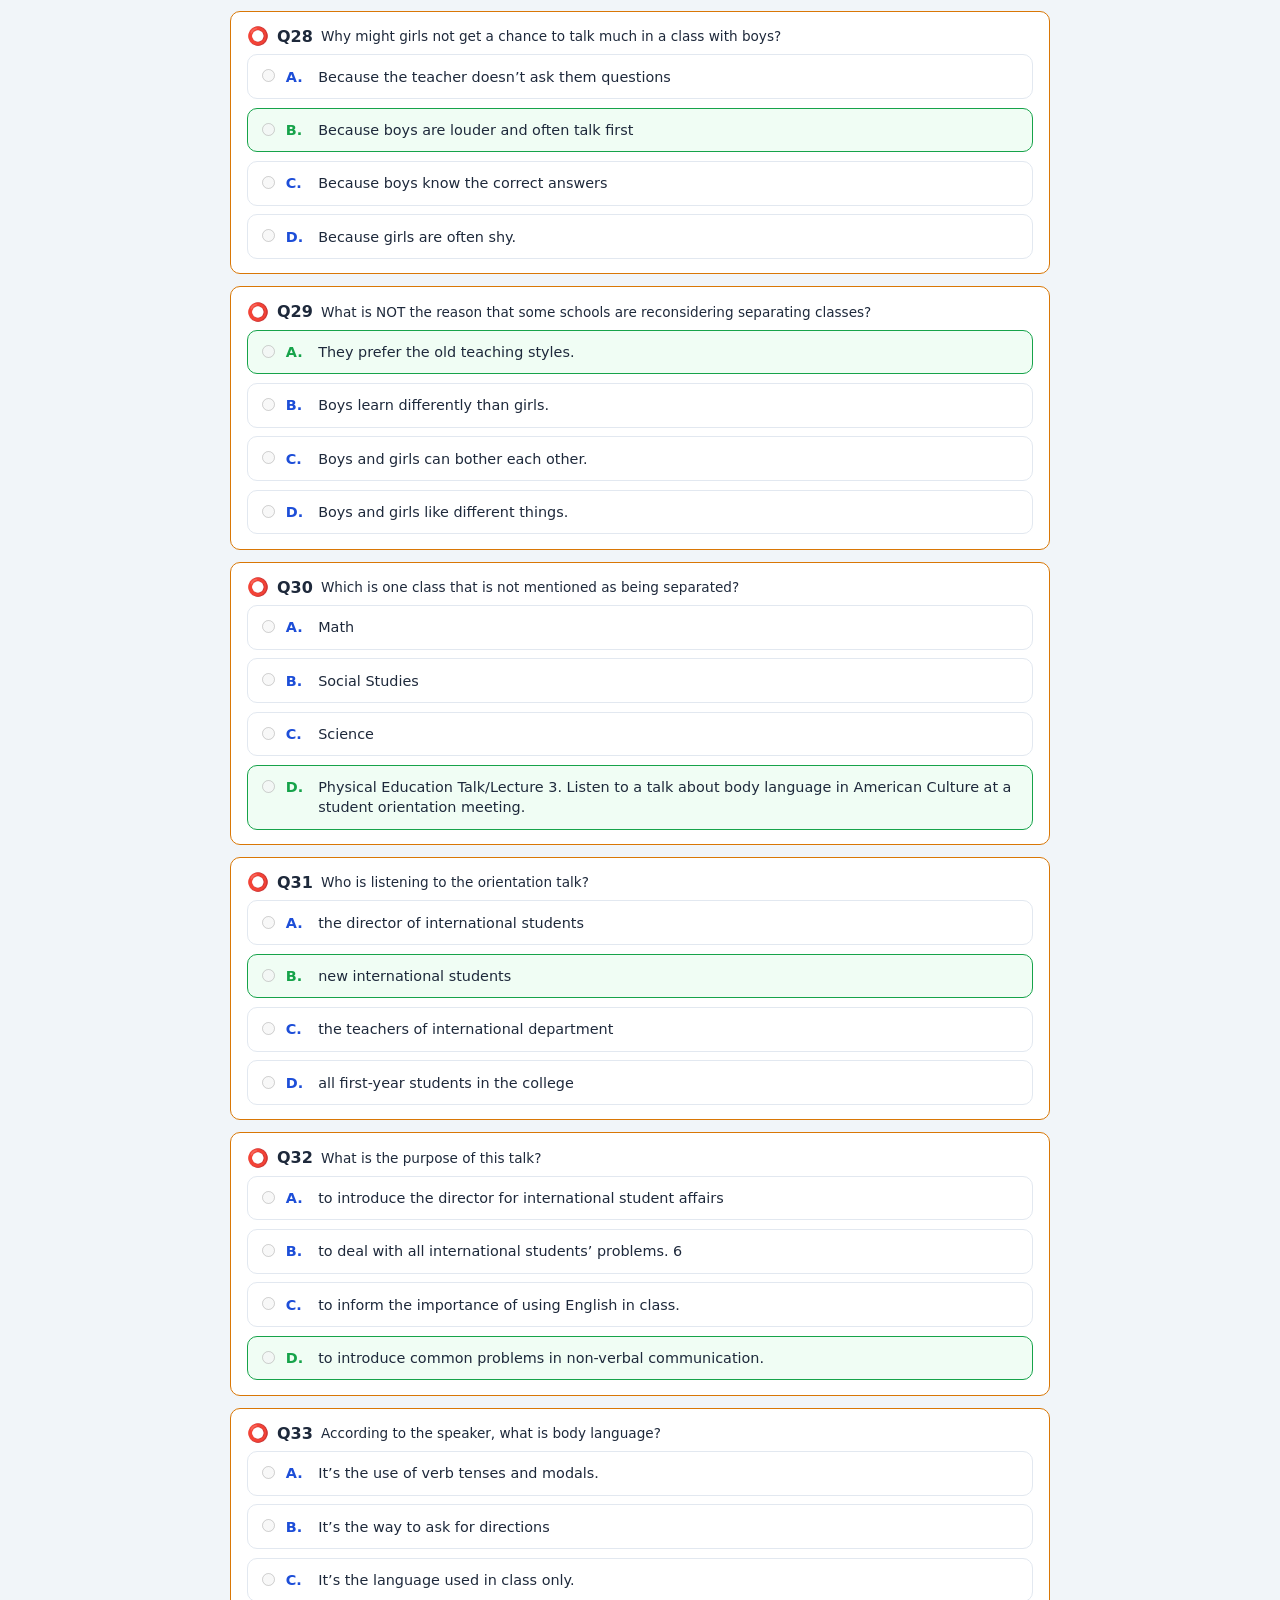
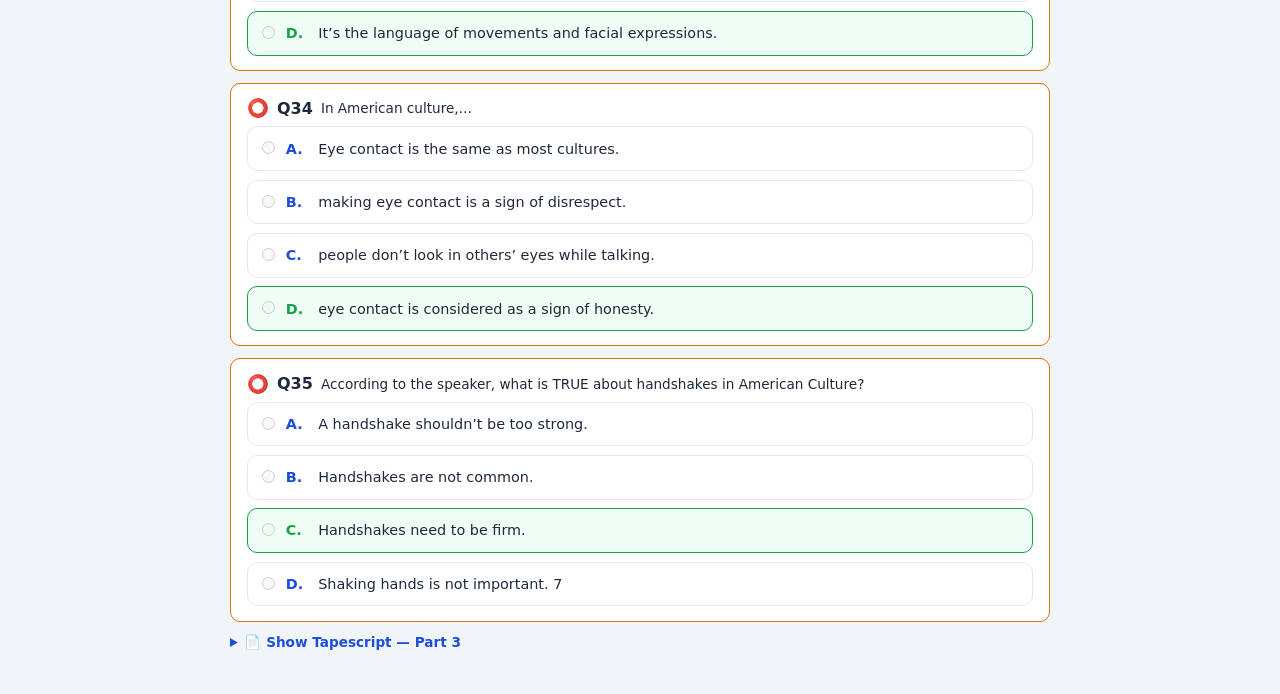
==== commit f7bd80da: "Fix reading questions: parse MCQ options robustly, add text input for short-answer Qs - Parser: allo" ====
--- a/app/review.html
+++ b/app/review.html
@@ -182,10 +182,17 @@
       <div class="ts-panel mb-2" style="max-height:250px;overflow-y:auto">${passage.text.replace(/\n/g,'<br>')}</div>`;
 
     passage.questions.forEach(q => {
-      const userA    = userAns.reading?.[q.id];
+      const userA    = userAns.reading?.[q.id] || '';
       const correctA = String(keyAns.reading?.[q.id] || '');
-      const status   = !userA ? 'skipped' : userA === correctA ? 'correct' : 'wrong';
+      const hasOpts  = Object.values(q.options || {}).some(v => v.trim());
+      const status   = !userA ? 'skipped' : (hasOpts ? userA === correctA : true) ? 'correct' : 'wrong';
       const icon     = status === 'correct' ? '✅' : status === 'wrong' ? '❌' : '⭕';
+      const answerBlock = hasOpts
+        ? `<div class="options">${APP.renderOptions(q, userA, true, correctA)}</div>`
+        : `<div style="margin-top:.4rem;font-size:.9rem">
+             Your answer: <strong>${userA || '—'}</strong>
+             ${correctA ? ` · Correct: <strong style="color:var(--green)">${correctA}</strong>` : ''}
+           </div>`;
       html += `
         <div class="q-review ${status}">
           <div class="q-header">
@@ -193,7 +200,7 @@
             <strong>Q${q.id}</strong>
             <span style="font-size:.85rem;flex:1">${q.text}</span>
           </div>
-          <div class="options">${APP.renderOptions(q, userA, true, correctA)}</div>
+          ${answerBlock}
         </div>`;
     });
     html += '</details>';
